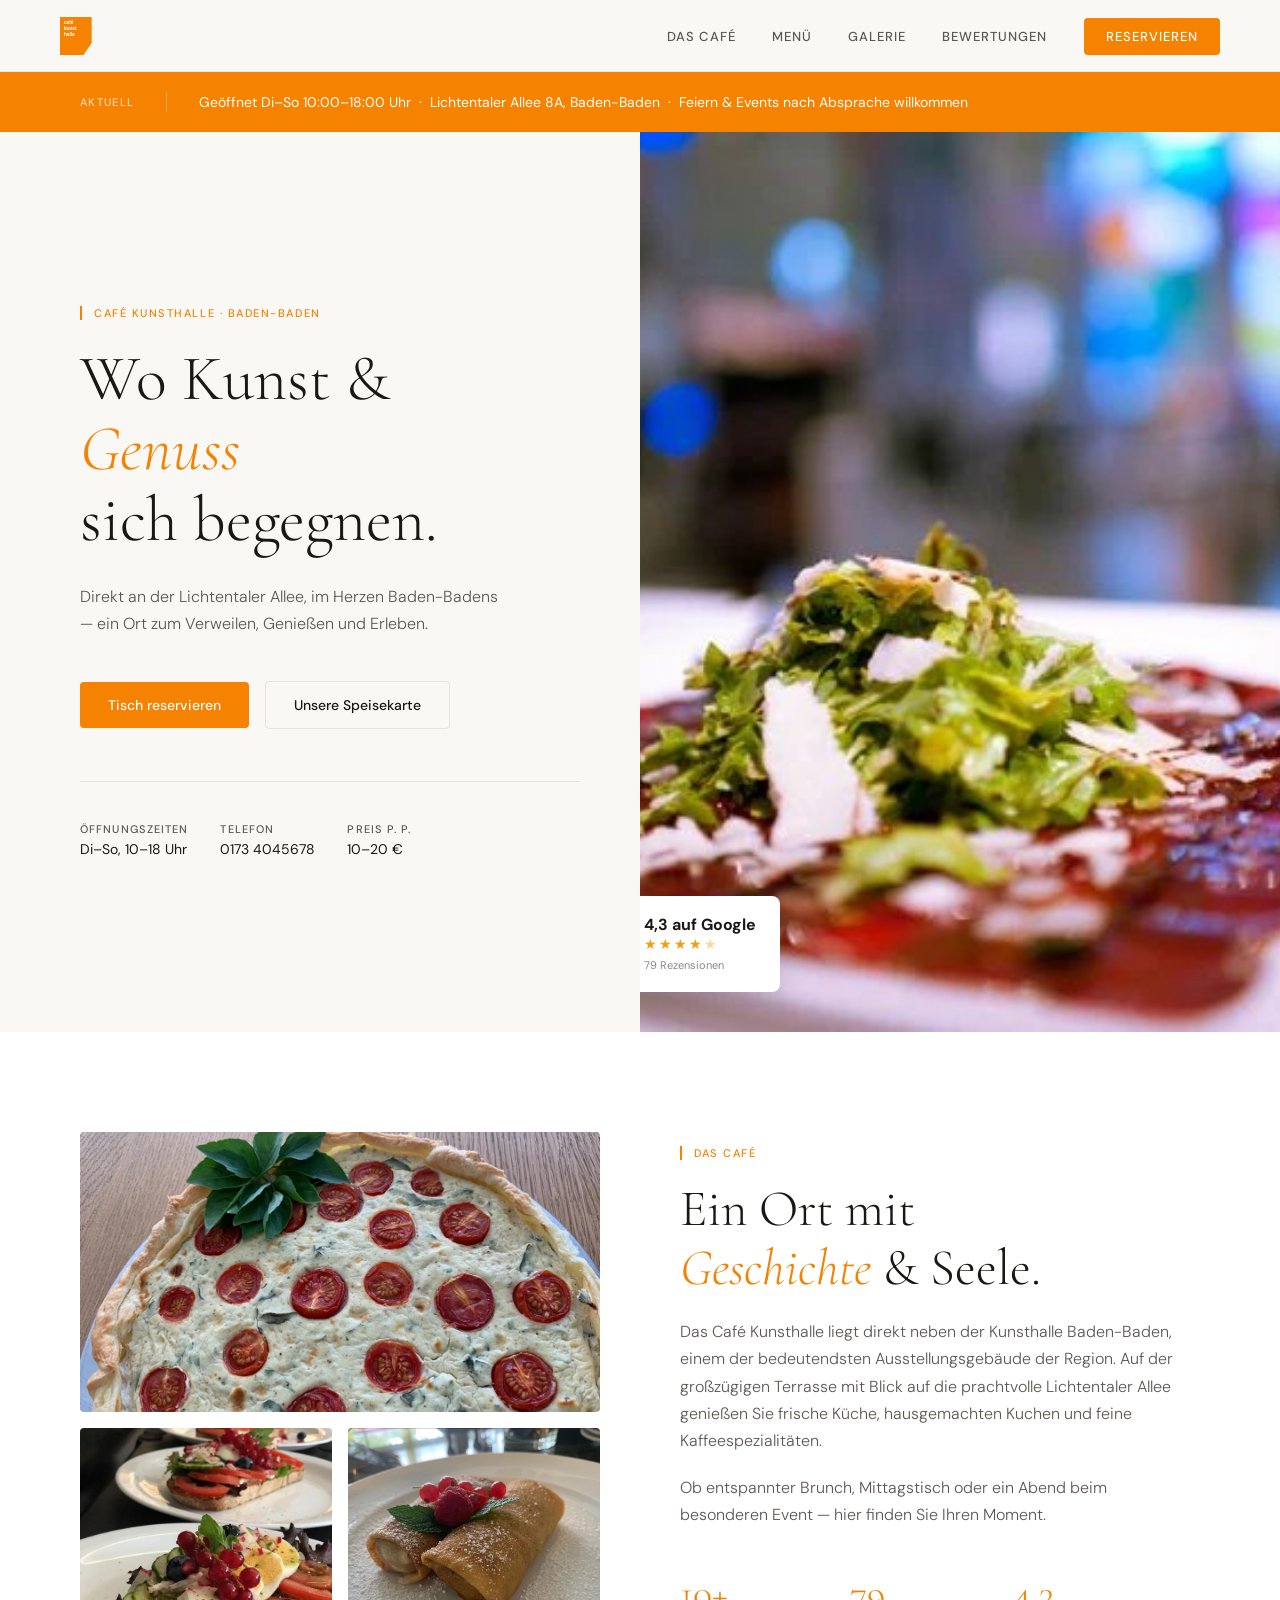
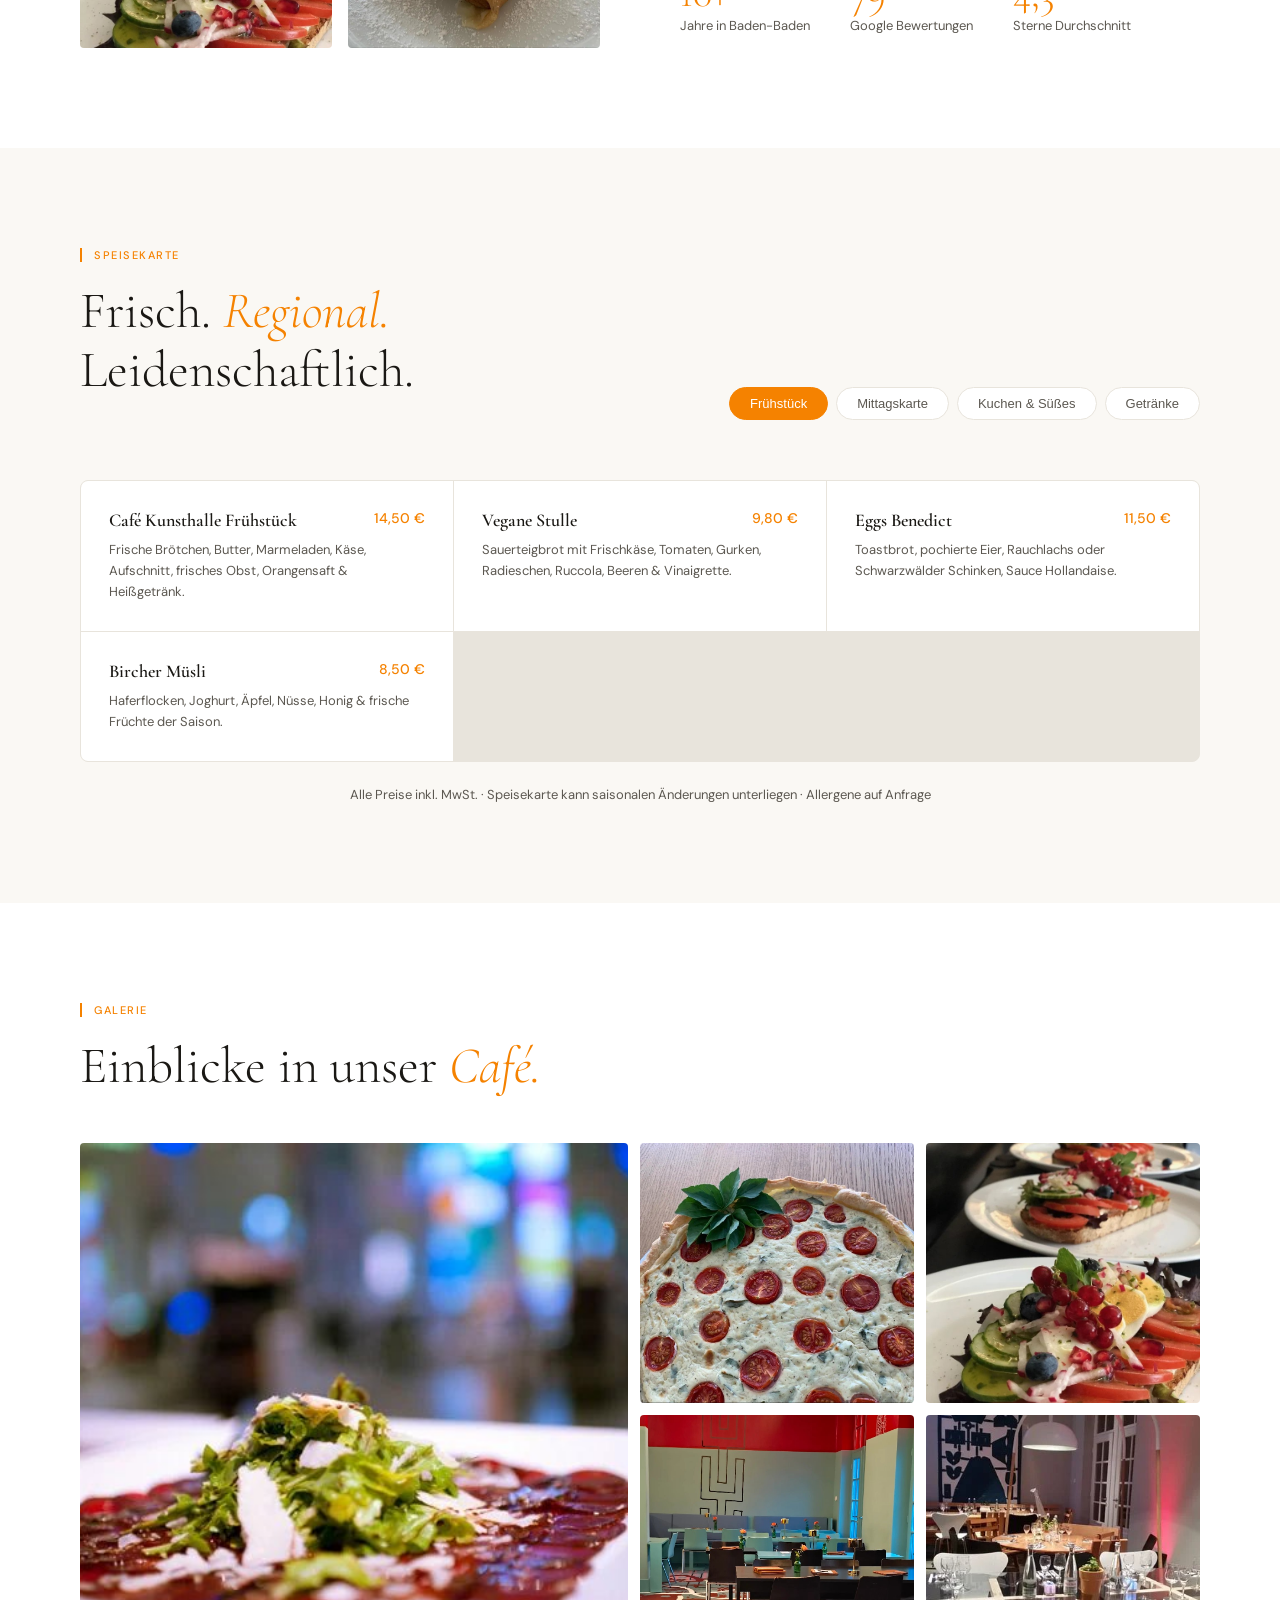
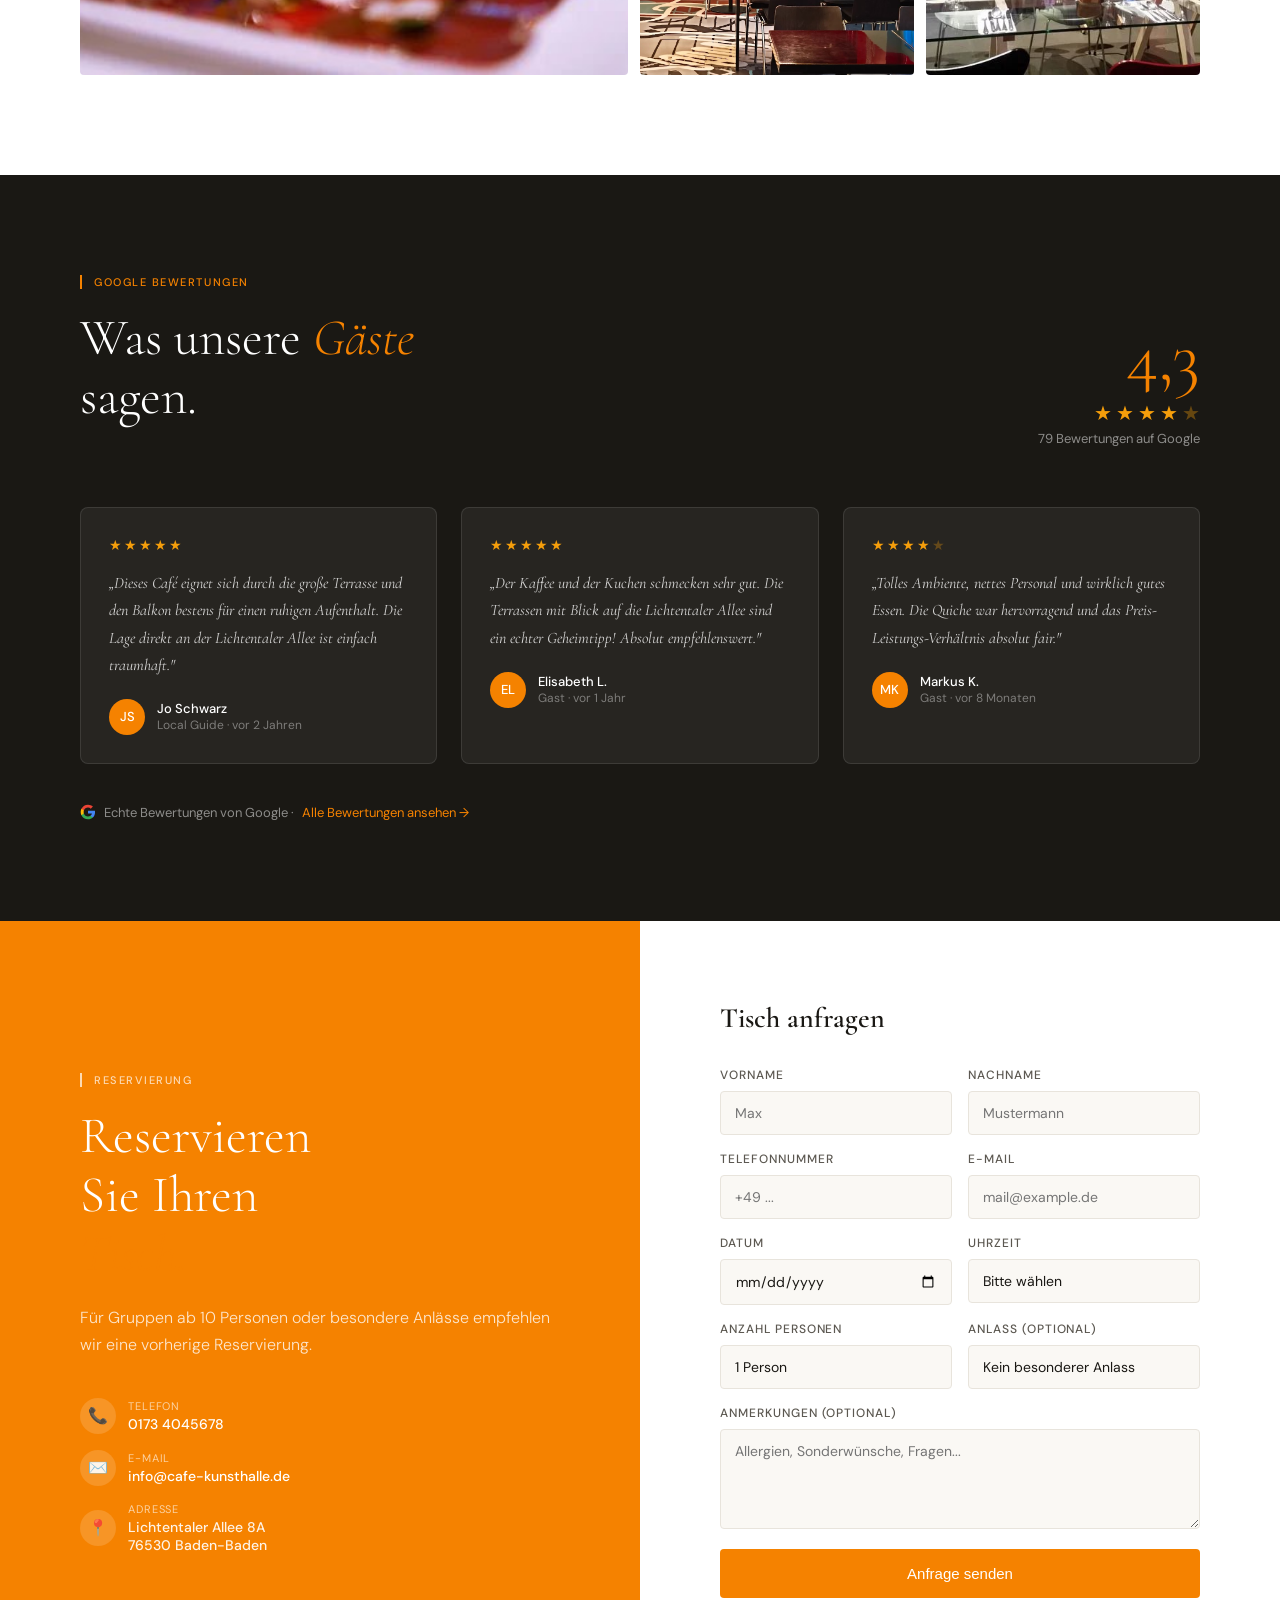
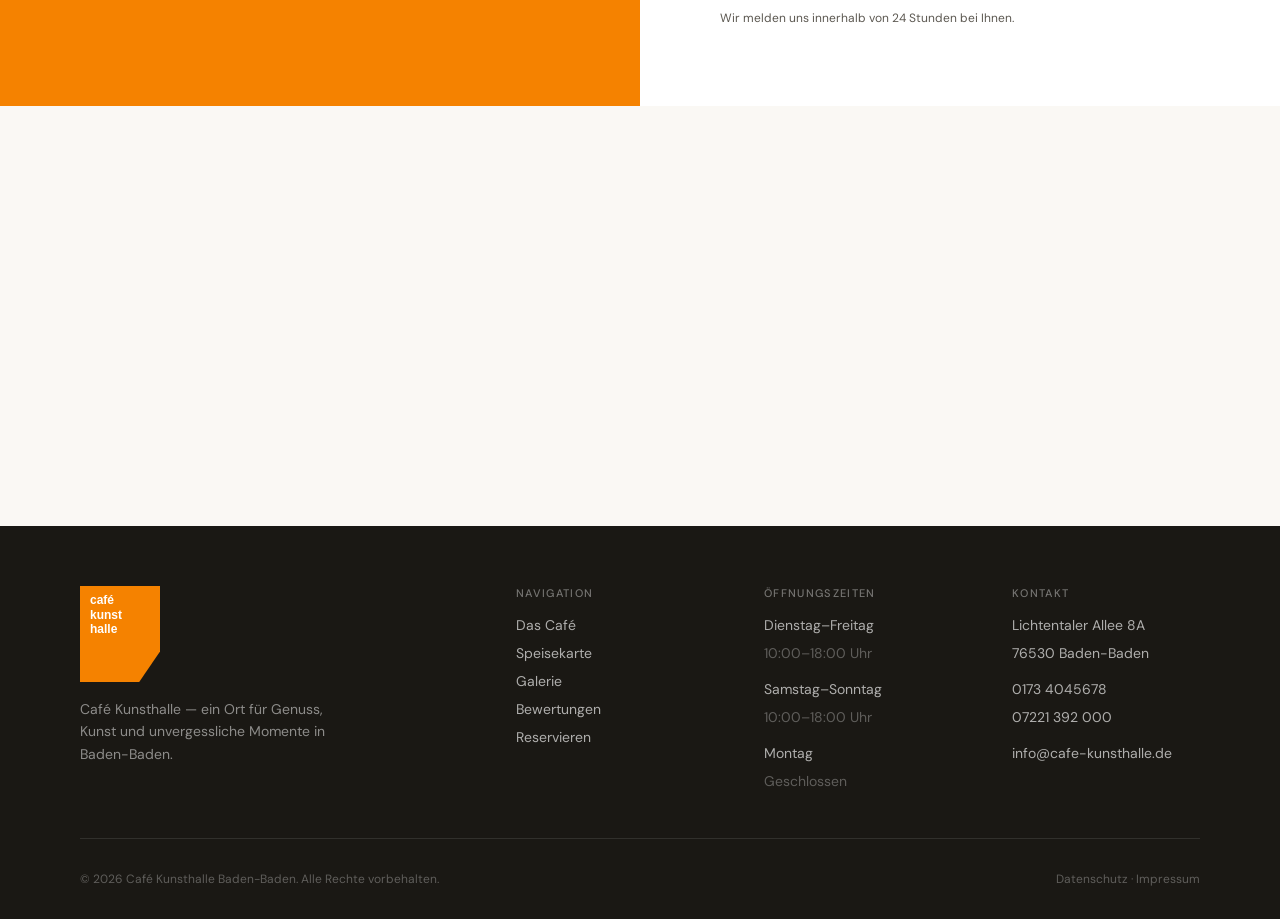
==== index.html @ a56346f6 "Rename index (15).html to index.html" ====
<!DOCTYPE html>
<html lang="de">
<head>
<meta charset="UTF-8">
<meta name="viewport" content="width=device-width, initial-scale=1.0">
<title>Café Kunsthalle Baden-Baden</title>
<link rel="preconnect" href="https://fonts.googleapis.com">
<link href="https://fonts.googleapis.com/css2?family=Cormorant+Garamond:ital,wght@0,300;0,400;0,600;1,300;1,400&family=DM+Sans:wght@300;400;500&display=swap" rel="stylesheet">
<style>
  :root {
    --orange: #F58200;
    --orange-light: #FFF3E0;
    --cream: #FAF8F4;
    --dark: #1A1814;
    --mid: #5C5851;
    --light: #E8E4DC;
    --white: #FFFFFF;
  }

  * { margin: 0; padding: 0; box-sizing: border-box; }

  html { scroll-behavior: smooth; }

  body {
    font-family: 'DM Sans', sans-serif;
    background: var(--cream);
    color: var(--dark);
    overflow-x: hidden;
  }

  /* NAV */
  nav {
    position: fixed;
    top: 0; left: 0; right: 0;
    z-index: 100;
    display: flex;
    align-items: center;
    justify-content: space-between;
    padding: 0 60px;
    height: 72px;
    background: rgba(250,248,244,0.92);
    backdrop-filter: blur(12px);
    border-bottom: 1px solid rgba(0,0,0,0.06);
    transition: all 0.3s;
  }

  .nav-logo {
    display: flex;
    align-items: center;
    gap: 10px;
    text-decoration: none;
  }

  .nav-logo svg {
    height: 38px;
    width: auto;
  }

  .nav-links {
    display: flex;
    gap: 36px;
    list-style: none;
  }

  .nav-links a {
    text-decoration: none;
    font-size: 13px;
    font-weight: 500;
    letter-spacing: 0.08em;
    text-transform: uppercase;
    color: var(--mid);
    transition: color 0.2s;
  }

  .nav-links a:hover { color: var(--orange); }

  .nav-cta {
    background: var(--orange);
    color: white !important;
    padding: 10px 22px;
    border-radius: 4px;
    font-size: 13px !important;
    font-weight: 500 !important;
    transition: background 0.2s !important;
  }

  .nav-cta:hover { background: #d97000 !important; color: white !important; }

  /* HERO */
  .hero {
    min-height: 100vh;
    display: grid;
    grid-template-columns: 1fr 1fr;
    padding-top: 72px;
  }

  .hero-left {
    display: flex;
    flex-direction: column;
    justify-content: center;
    padding: 80px 60px 80px 80px;
    background: var(--cream);
  }

  .hero-tag {
    display: inline-block;
    font-size: 11px;
    font-weight: 500;
    letter-spacing: 0.14em;
    text-transform: uppercase;
    color: var(--orange);
    margin-bottom: 24px;
    border-left: 2px solid var(--orange);
    padding-left: 12px;
  }

  .hero-title {
    font-family: 'Cormorant Garamond', serif;
    font-size: clamp(48px, 5vw, 72px);
    font-weight: 300;
    line-height: 1.1;
    color: var(--dark);
    margin-bottom: 28px;
  }

  .hero-title em {
    font-style: italic;
    color: var(--orange);
  }

  .hero-subtitle {
    font-size: 16px;
    font-weight: 300;
    color: var(--mid);
    line-height: 1.7;
    max-width: 420px;
    margin-bottom: 44px;
  }

  .hero-actions {
    display: flex;
    gap: 16px;
    align-items: center;
  }

  .btn-primary {
    background: var(--orange);
    color: white;
    padding: 14px 28px;
    border-radius: 4px;
    font-size: 14px;
    font-weight: 500;
    text-decoration: none;
    transition: background 0.2s;
    border: none;
    cursor: pointer;
    display: inline-block;
  }

  .btn-primary:hover { background: #d97000; }

  .btn-outline {
    background: transparent;
    color: var(--dark);
    padding: 14px 28px;
    border-radius: 4px;
    font-size: 14px;
    font-weight: 500;
    text-decoration: none;
    border: 1px solid var(--light);
    transition: all 0.2s;
    display: inline-block;
  }

  .btn-outline:hover { border-color: var(--dark); }

  .hero-info {
    display: flex;
    gap: 32px;
    margin-top: 52px;
    padding-top: 40px;
    border-top: 1px solid var(--light);
  }

  .hero-info-item {
    display: flex;
    flex-direction: column;
    gap: 4px;
  }

  .hero-info-label {
    font-size: 11px;
    font-weight: 500;
    letter-spacing: 0.1em;
    text-transform: uppercase;
    color: var(--mid);
  }

  .hero-info-value {
    font-size: 14px;
    font-weight: 400;
    color: var(--dark);
  }

  .hero-right {
    position: relative;
    overflow: hidden;
  }

  .hero-right img {
    width: 100%;
    height: 100%;
    object-fit: cover;
    display: block;
  }

  .hero-badge {
    position: absolute;
    bottom: 40px;
    left: -20px;
    background: white;
    padding: 18px 24px;
    border-radius: 8px;
    box-shadow: 0 8px 32px rgba(0,0,0,0.12);
    display: flex;
    align-items: center;
    gap: 12px;
    animation: slideIn 0.8s 0.4s both;
  }

  @keyframes slideIn {
    from { transform: translateX(-40px); opacity: 0; }
    to { transform: translateX(0); opacity: 1; }
  }

  .hero-badge-stars {
    display: flex;
    gap: 2px;
  }

  .star { color: #F59E0B; font-size: 14px; }

  .hero-badge-text {
    font-size: 12px;
    color: var(--mid);
    font-weight: 400;
  }

  .hero-badge-text strong {
    display: block;
    font-size: 15px;
    font-weight: 500;
    color: var(--dark);
  }

  /* SECTION BASE */
  section {
    padding: 100px 80px;
  }

  .section-tag {
    font-size: 11px;
    font-weight: 500;
    letter-spacing: 0.14em;
    text-transform: uppercase;
    color: var(--orange);
    border-left: 2px solid var(--orange);
    padding-left: 12px;
    margin-bottom: 20px;
    display: block;
  }

  .section-title {
    font-family: 'Cormorant Garamond', serif;
    font-size: clamp(36px, 4vw, 52px);
    font-weight: 300;
    line-height: 1.15;
    margin-bottom: 20px;
  }

  .section-title em {
    font-style: italic;
    color: var(--orange);
  }

  .section-subtitle {
    font-size: 16px;
    font-weight: 300;
    color: var(--mid);
    line-height: 1.7;
    max-width: 500px;
  }

  /* ABOUT */
  .about {
    background: white;
    display: grid;
    grid-template-columns: 1fr 1fr;
    gap: 80px;
    align-items: center;
  }

  .about-images {
    display: grid;
    grid-template-columns: 1fr 1fr;
    gap: 16px;
  }

  .about-images img {
    width: 100%;
    height: 220px;
    object-fit: cover;
    border-radius: 4px;
    display: block;
  }

  .about-images img:first-child {
    grid-column: 1 / -1;
    height: 280px;
  }

  /* MENU SECTION */
  .menu-section {
    background: var(--cream);
  }

  .menu-header {
    display: flex;
    justify-content: space-between;
    align-items: flex-end;
    margin-bottom: 60px;
    flex-wrap: wrap;
    gap: 24px;
  }

  .menu-categories {
    display: flex;
    gap: 8px;
    flex-wrap: wrap;
  }

  .menu-cat-btn {
    padding: 8px 20px;
    border-radius: 100px;
    font-size: 13px;
    font-weight: 500;
    cursor: pointer;
    border: 1px solid var(--light);
    background: white;
    color: var(--mid);
    transition: all 0.2s;
  }

  .menu-cat-btn.active,
  .menu-cat-btn:hover {
    background: var(--orange);
    border-color: var(--orange);
    color: white;
  }

  .menu-grid {
    display: grid;
    grid-template-columns: repeat(auto-fill, minmax(300px, 1fr));
    gap: 1px;
    background: var(--light);
    border: 1px solid var(--light);
    border-radius: 8px;
    overflow: hidden;
  }

  .menu-item {
    background: white;
    padding: 28px;
    transition: background 0.2s;
  }

  .menu-item:hover { background: var(--cream); }

  .menu-item-header {
    display: flex;
    justify-content: space-between;
    align-items: flex-start;
    margin-bottom: 8px;
    gap: 16px;
  }

  .menu-item-name {
    font-family: 'Cormorant Garamond', serif;
    font-size: 18px;
    font-weight: 600;
    color: var(--dark);
    line-height: 1.3;
  }

  .menu-item-price {
    font-size: 14px;
    font-weight: 500;
    color: var(--orange);
    white-space: nowrap;
  }

  .menu-item-desc {
    font-size: 13px;
    color: var(--mid);
    line-height: 1.6;
  }

  .menu-category-section {
    display: none;
  }

  .menu-category-section.active {
    display: contents;
  }

  /* GALLERY */
  .gallery-section {
    background: white;
    padding: 100px 80px;
  }

  .gallery-grid {
    display: grid;
    grid-template-columns: 2fr 1fr 1fr;
    grid-template-rows: 260px 260px;
    gap: 12px;
    margin-top: 48px;
  }

  .gallery-item {
    overflow: hidden;
    border-radius: 4px;
  }

  .gallery-item img {
    width: 100%;
    height: 100%;
    object-fit: cover;
    display: block;
    transition: transform 0.5s ease;
  }

  .gallery-item:hover img { transform: scale(1.04); }

  .gallery-item.tall { grid-row: 1 / 3; }

  /* REVIEWS */
  .reviews-section {
    background: var(--dark);
    color: white;
    padding: 100px 80px;
  }

  .reviews-header {
    display: flex;
    justify-content: space-between;
    align-items: flex-end;
    margin-bottom: 60px;
    flex-wrap: wrap;
    gap: 24px;
  }

  .reviews-header .section-tag { color: var(--orange); }

  .reviews-header .section-title { color: white; }

  .reviews-summary {
    text-align: right;
  }

  .reviews-score {
    font-family: 'Cormorant Garamond', serif;
    font-size: 72px;
    font-weight: 300;
    color: var(--orange);
    line-height: 1;
  }

  .reviews-count {
    font-size: 13px;
    color: rgba(255,255,255,0.5);
    margin-top: 4px;
  }

  .reviews-stars-big {
    display: flex;
    gap: 4px;
    justify-content: flex-end;
    margin-top: 8px;
  }

  .reviews-grid {
    display: grid;
    grid-template-columns: repeat(3, 1fr);
    gap: 24px;
  }

  .review-card {
    background: rgba(255,255,255,0.06);
    border: 1px solid rgba(255,255,255,0.1);
    border-radius: 8px;
    padding: 28px;
  }

  .review-stars {
    display: flex;
    gap: 2px;
    margin-bottom: 16px;
  }

  .review-text {
    font-size: 14px;
    line-height: 1.7;
    color: rgba(255,255,255,0.8);
    font-style: italic;
    margin-bottom: 20px;
    font-family: 'Cormorant Garamond', serif;
    font-size: 16px;
  }

  .review-author {
    display: flex;
    align-items: center;
    gap: 12px;
  }

  .review-avatar {
    width: 36px;
    height: 36px;
    border-radius: 50%;
    background: var(--orange);
    display: flex;
    align-items: center;
    justify-content: center;
    font-size: 13px;
    font-weight: 500;
    color: white;
    flex-shrink: 0;
  }

  .review-name {
    font-size: 13px;
    font-weight: 500;
    color: white;
  }

  .review-date {
    font-size: 12px;
    color: rgba(255,255,255,0.4);
  }

  .reviews-google-badge {
    display: flex;
    align-items: center;
    gap: 8px;
    margin-top: 40px;
    font-size: 13px;
    color: rgba(255,255,255,0.5);
  }

  /* RESERVATION */
  .reservation-section {
    background: var(--cream);
    display: grid;
    grid-template-columns: 1fr 1fr;
    gap: 0;
    padding: 0;
    min-height: 600px;
  }

  .reservation-left {
    background: var(--orange);
    padding: 80px;
    display: flex;
    flex-direction: column;
    justify-content: center;
    color: white;
  }

  .reservation-left .section-tag {
    color: rgba(255,255,255,0.7);
    border-color: rgba(255,255,255,0.7);
  }

  .reservation-left .section-title {
    color: white;
  }

  .reservation-left .section-subtitle {
    color: rgba(255,255,255,0.8);
    max-width: 100%;
  }

  .reservation-contact {
    margin-top: 40px;
    display: flex;
    flex-direction: column;
    gap: 16px;
  }

  .reservation-contact-item {
    display: flex;
    align-items: center;
    gap: 12px;
    font-size: 14px;
    color: rgba(255,255,255,0.9);
  }

  .reservation-contact-icon {
    width: 36px;
    height: 36px;
    background: rgba(255,255,255,0.15);
    border-radius: 50%;
    display: flex;
    align-items: center;
    justify-content: center;
    font-size: 16px;
    flex-shrink: 0;
  }

  .reservation-right {
    padding: 80px;
    background: white;
    display: flex;
    flex-direction: column;
    justify-content: center;
  }

  .form-title {
    font-family: 'Cormorant Garamond', serif;
    font-size: 28px;
    font-weight: 600;
    margin-bottom: 32px;
    color: var(--dark);
  }

  .form-grid {
    display: grid;
    grid-template-columns: 1fr 1fr;
    gap: 16px;
  }

  .form-group {
    display: flex;
    flex-direction: column;
    gap: 8px;
  }

  .form-group.full { grid-column: 1 / -1; }

  label {
    font-size: 12px;
    font-weight: 500;
    letter-spacing: 0.08em;
    text-transform: uppercase;
    color: var(--mid);
  }

  input, select, textarea {
    padding: 12px 14px;
    border: 1px solid var(--light);
    border-radius: 4px;
    font-family: 'DM Sans', sans-serif;
    font-size: 14px;
    color: var(--dark);
    background: var(--cream);
    transition: border-color 0.2s;
    outline: none;
    width: 100%;
    -webkit-appearance: none;
  }

  input:focus, select:focus, textarea:focus {
    border-color: var(--orange);
  }

  textarea { resize: vertical; min-height: 100px; }

  .form-submit {
    margin-top: 20px;
  }

  .form-note {
    font-size: 12px;
    color: var(--mid);
    margin-top: 12px;
  }

  /* MAP */
  .map-section {
    padding: 0;
    height: 420px;
    position: relative;
  }

  .map-section iframe {
    width: 100%;
    height: 100%;
    border: 0;
    display: block;
  }

  /* FOOTER */
  footer {
    background: var(--dark);
    color: white;
    padding: 60px 80px 32px;
  }

  .footer-grid {
    display: grid;
    grid-template-columns: 2fr 1fr 1fr 1fr;
    gap: 60px;
    padding-bottom: 48px;
    border-bottom: 1px solid rgba(255,255,255,0.1);
    margin-bottom: 32px;
  }

  .footer-logo-area {
    display: flex;
    flex-direction: column;
    gap: 16px;
  }

  .footer-tagline {
    font-size: 14px;
    color: rgba(255,255,255,0.5);
    line-height: 1.6;
    max-width: 280px;
  }

  .footer-col-title {
    font-size: 11px;
    font-weight: 500;
    letter-spacing: 0.12em;
    text-transform: uppercase;
    color: rgba(255,255,255,0.4);
    margin-bottom: 16px;
  }

  .footer-links {
    list-style: none;
    display: flex;
    flex-direction: column;
    gap: 10px;
  }

  .footer-links a {
    font-size: 14px;
    color: rgba(255,255,255,0.65);
    text-decoration: none;
    transition: color 0.2s;
  }

  .footer-links a:hover { color: var(--orange); }

  .footer-links li {
    font-size: 14px;
    color: rgba(255,255,255,0.65);
  }

  .footer-bottom {
    display: flex;
    justify-content: space-between;
    align-items: center;
    font-size: 12px;
    color: rgba(255,255,255,0.3);
  }

  /* EVENTS strip */
  .strip {
    background: var(--orange);
    padding: 20px 80px;
    display: flex;
    align-items: center;
    gap: 32px;
    overflow: hidden;
  }

  .strip-label {
    font-size: 11px;
    font-weight: 500;
    letter-spacing: 0.12em;
    text-transform: uppercase;
    color: rgba(255,255,255,0.7);
    white-space: nowrap;
    flex-shrink: 0;
  }

  .strip-divider {
    width: 1px;
    height: 20px;
    background: rgba(255,255,255,0.3);
    flex-shrink: 0;
  }

  .strip-text {
    font-size: 14px;
    color: white;
    font-weight: 400;
  }

  /* SCROLL FADE IN */
  .fade-up {
    opacity: 0;
    transform: translateY(32px);
    transition: opacity 0.7s ease, transform 0.7s ease;
  }

  .fade-up.visible {
    opacity: 1;
    transform: translateY(0);
  }

  /* MOBILE MENU */
  .mobile-menu-btn {
    display: none;
    background: none;
    border: none;
    cursor: pointer;
    flex-direction: column;
    gap: 5px;
    padding: 4px;
  }

  .mobile-menu-btn span {
    display: block;
    width: 24px;
    height: 2px;
    background: var(--dark);
    border-radius: 2px;
    transition: all 0.3s;
  }

  /* SUCCESS message */
  .form-success {
    display: none;
    padding: 16px;
    background: #e6f4ea;
    border-radius: 4px;
    font-size: 14px;
    color: #2d6a4f;
    margin-top: 16px;
  }

  @media (max-width: 1100px) {
    nav { padding: 0 32px; }
    section { padding: 80px 40px; }
    .about { padding: 80px 40px; }
    .gallery-section { padding: 80px 40px; }
    .reviews-section { padding: 80px 40px; }
    .footer { padding: 60px 40px 32px; }
  }

  @media (max-width: 900px) {
    .hero { grid-template-columns: 1fr; min-height: auto; }
    .hero-right { height: 420px; }
    .hero-left { padding: 60px 32px; }
    .about { grid-template-columns: 1fr; }
    .reviews-grid { grid-template-columns: 1fr; }
    .reservation-section { grid-template-columns: 1fr; }
    .gallery-grid { grid-template-columns: 1fr 1fr; grid-template-rows: auto; }
    .gallery-item.tall { grid-row: auto; }
    .footer-grid { grid-template-columns: 1fr 1fr; gap: 32px; }
    .form-grid { grid-template-columns: 1fr; }
    .nav-links { display: none; }
    .mobile-menu-btn { display: flex; }
    .strip { padding: 16px 32px; }
  }

  @media (max-width: 600px) {
    section { padding: 60px 24px; }
    .reservation-left, .reservation-right { padding: 48px 24px; }
    .footer-grid { grid-template-columns: 1fr; }
    .strip { padding: 12px 24px; }
    nav { padding: 0 24px; }
  }
</style>
</head>
<body>

<!-- NAV -->
<nav id="navbar">
  <a href="#" class="nav-logo">
    <svg xmlns="http://www.w3.org/2000/svg" width="1000" height="1200" viewBox="0 0 1000 1200">
      <polygon points="0,0 1000,0 1000,820 740,1200 0,1200" fill="rgb(245,130,0)"/>
      <text x="125" y="230" font-family="Arial, Helvetica, sans-serif" font-size="150" font-weight="700" fill="white">café</text>
      <text x="125" y="410" font-family="Arial, Helvetica, sans-serif" font-size="150" font-weight="700" fill="white">kunst</text>
      <text x="125" y="590" font-family="Arial, Helvetica, sans-serif" font-size="150" font-weight="700" fill="white">halle</text>
    </svg>
  </a>
  <ul class="nav-links">
    <li><a href="#about">Das Café</a></li>
    <li><a href="#menu">Menü</a></li>
    <li><a href="#gallery">Galerie</a></li>
    <li><a href="#reviews">Bewertungen</a></li>
    <li><a href="#reservation" class="nav-cta">Reservieren</a></li>
  </ul>
  <button class="mobile-menu-btn" aria-label="Menü öffnen" onclick="toggleMobileMenu()">
    <span></span><span></span><span></span>
  </button>
</nav>

<!-- STRIP -->
<div class="strip" style="margin-top:72px">
  <span class="strip-label">Aktuell</span>
  <span class="strip-divider"></span>
  <span class="strip-text">Geöffnet Di–So 10:00–18:00 Uhr &nbsp;·&nbsp; Lichtentaler Allee 8A, Baden-Baden &nbsp;·&nbsp; Feiern & Events nach Absprache willkommen</span>
</div>

<!-- HERO -->
<section class="hero" style="padding:0; margin-top:0;">
  <div class="hero-left">
    <span class="hero-tag">Café Kunsthalle · Baden-Baden</span>
    <h1 class="hero-title">Wo Kunst &<br><em>Genuss</em><br>sich begegnen.</h1>
    <p class="hero-subtitle">Direkt an der Lichtentaler Allee, im Herzen Baden-Badens — ein Ort zum Verweilen, Genießen und Erleben.</p>
    <div class="hero-actions">
      <a href="#reservation" class="btn-primary">Tisch reservieren</a>
      <a href="#menu" class="btn-outline">Unsere Speisekarte</a>
    </div>
    <div class="hero-info">
      <div class="hero-info-item">
        <span class="hero-info-label">Öffnungszeiten</span>
        <span class="hero-info-value">Di–So, 10–18 Uhr</span>
      </div>
      <div class="hero-info-item">
        <span class="hero-info-label">Telefon</span>
        <span class="hero-info-value">0173 4045678</span>
      </div>
      <div class="hero-info-item">
        <span class="hero-info-label">Preis p. P.</span>
        <span class="hero-info-value">10–20 €</span>
      </div>
    </div>
  </div>
  <div class="hero-right">
    <img src="[data-uri]" alt="Café Kunsthalle Terrasse" loading="eager">
    <div class="hero-badge">
      <div>
        <strong>4,3 auf Google</strong>
        <div class="hero-badge-stars">
          <span class="star">★</span><span class="star">★</span><span class="star">★</span><span class="star">★</span><span class="star" style="opacity:0.4">★</span>
        </div>
        <span style="font-size:11px;color:#888">79 Rezensionen</span>
      </div>
    </div>
  </div>
</section>

<!-- ABOUT -->
<section class="about fade-up" id="about">
  <div class="about-images">
    <img src="[data-uri]" alt="Café Kunsthalle innen" loading="lazy">
    <img src="[data-uri]" alt="Café Außenansicht" loading="lazy">
    <img src="[data-uri]" alt="Veranstaltungen" loading="lazy">
  </div>
  <div>
    <span class="section-tag">Das Café</span>
    <h2 class="section-title">Ein Ort mit<br><em>Geschichte</em> & Seele.</h2>
    <p class="section-subtitle">Das Café Kunsthalle liegt direkt neben der Kunsthalle Baden-Baden, einem der bedeutendsten Ausstellungsgebäude der Region. Auf der großzügigen Terrasse mit Blick auf die prachtvolle Lichtentaler Allee genießen Sie frische Küche, hausgemachten Kuchen und feine Kaffeespezialitäten.</p>
    <p class="section-subtitle" style="margin-top:20px">Ob entspannter Brunch, Mittagstisch oder ein Abend beim besonderen Event — hier finden Sie Ihren Moment.</p>
    <div style="margin-top:40px;display:flex;gap:40px">
      <div>
        <div style="font-family:'Cormorant Garamond',serif;font-size:40px;font-weight:300;color:var(--orange)">10+</div>
        <div style="font-size:13px;color:var(--mid)">Jahre in Baden-Baden</div>
      </div>
      <div>
        <div style="font-family:'Cormorant Garamond',serif;font-size:40px;font-weight:300;color:var(--orange)">79</div>
        <div style="font-size:13px;color:var(--mid)">Google Bewertungen</div>
      </div>
      <div>
        <div style="font-family:'Cormorant Garamond',serif;font-size:40px;font-weight:300;color:var(--orange)">4,3</div>
        <div style="font-size:13px;color:var(--mid)">Sterne Durchschnitt</div>
      </div>
    </div>
  </div>
</section>

<!-- MENU -->
<section class="menu-section fade-up" id="menu">
  <div class="menu-header">
    <div>
      <span class="section-tag">Speisekarte</span>
      <h2 class="section-title">Frisch. <em>Regional.</em><br>Leidenschaftlich.</h2>
    </div>
    <div class="menu-categories">
      <button class="menu-cat-btn active" onclick="showCategory('fruehstueck', this)">Frühstück</button>
      <button class="menu-cat-btn" onclick="showCategory('mittag', this)">Mittagskarte</button>
      <button class="menu-cat-btn" onclick="showCategory('kuchen', this)">Kuchen & Süßes</button>
      <button class="menu-cat-btn" onclick="showCategory('getraenke', this)">Getränke</button>
    </div>
  </div>

  <div class="menu-grid">
    <div class="menu-category-section active" id="cat-fruehstueck">
      <div class="menu-item">
        <div class="menu-item-header">
          <span class="menu-item-name">Café Kunsthalle Frühstück</span>
          <span class="menu-item-price">14,50 €</span>
        </div>
        <p class="menu-item-desc">Frische Brötchen, Butter, Marmeladen, Käse, Aufschnitt, frisches Obst, Orangensaft & Heißgetränk.</p>
      </div>
      <div class="menu-item">
        <div class="menu-item-header">
          <span class="menu-item-name">Vegane Stulle</span>
          <span class="menu-item-price">9,80 €</span>
        </div>
        <p class="menu-item-desc">Sauerteigbrot mit Frischkäse, Tomaten, Gurken, Radieschen, Ruccola, Beeren & Vinaigrette.</p>
      </div>
      <div class="menu-item">
        <div class="menu-item-header">
          <span class="menu-item-name">Eggs Benedict</span>
          <span class="menu-item-price">11,50 €</span>
        </div>
        <p class="menu-item-desc">Toastbrot, pochierte Eier, Rauchlachs oder Schwarzwälder Schinken, Sauce Hollandaise.</p>
      </div>
      <div class="menu-item">
        <div class="menu-item-header">
          <span class="menu-item-name">Bircher Müsli</span>
          <span class="menu-item-price">8,50 €</span>
        </div>
        <p class="menu-item-desc">Haferflocken, Joghurt, Äpfel, Nüsse, Honig & frische Früchte der Saison.</p>
      </div>
    </div>

    <div class="menu-category-section" id="cat-mittag">
      <div class="menu-item">
        <div class="menu-item-header">
          <span class="menu-item-name">Tagessuppe</span>
          <span class="menu-item-price">6,80 €</span>
        </div>
        <p class="menu-item-desc">Täglich frisch zubereitet — fragen Sie unsere Servicekraft nach der aktuellen Suppe des Tages.</p>
      </div>
      <div class="menu-item">
        <div class="menu-item-header">
          <span class="menu-item-name">Quiche Lorraine</span>
          <span class="menu-item-price">11,00 €</span>
        </div>
        <p class="menu-item-desc">Hausgemachte Quiche mit Tomaten, Ricotta & Basilikum. Serviert mit Beilagensalat.</p>
      </div>
      <div class="menu-item">
        <div class="menu-item-header">
          <span class="menu-item-name">Rindercarpaccio</span>
          <span class="menu-item-price">15,50 €</span>
        </div>
        <p class="menu-item-desc">Hauchdünn geschnittenes Rinderfilet, Ruccola, Parmesan, Kapern & Zitronen-Olivenöl-Dressing.</p>
      </div>
      <div class="menu-item">
        <div class="menu-item-header">
          <span class="menu-item-name">Tagesgericht</span>
          <span class="menu-item-price">ab 13,50 €</span>
        </div>
        <p class="menu-item-desc">Saisonales Mittagsgericht, täglich wechselnd. Fragen Sie Ihr Serviceteam nach der aktuellen Empfehlung.</p>
      </div>
    </div>

    <div class="menu-category-section" id="cat-kuchen">
      <div class="menu-item">
        <div class="menu-item-header">
          <span class="menu-item-name">Crêpes mit Früchten</span>
          <span class="menu-item-price">7,90 €</span>
        </div>
        <p class="menu-item-desc">Zwei zarte Crêpes, Puderzucker, frische Beeren & Minze. Auf Wunsch mit Schlagsahne.</p>
      </div>
      <div class="menu-item">
        <div class="menu-item-header">
          <span class="menu-item-name">Hausgemachter Kuchen</span>
          <span class="menu-item-price">ab 4,50 €</span>
        </div>
        <p class="menu-item-desc">Täglich wechselnde Auswahl frischer Torten und Kuchen. Fragen Sie nach unserer heutigen Auswahl.</p>
      </div>
      <div class="menu-item">
        <div class="menu-item-header">
          <span class="menu-item-name">Käsekuchen</span>
          <span class="menu-item-price">5,20 €</span>
        </div>
        <p class="menu-item-desc">Cremiger Quark-Käsekuchen auf knusprigem Mürbeteig, nach hausgemachtem Rezept.</p>
      </div>
      <div class="menu-item">
        <div class="menu-item-header">
          <span class="menu-item-name">Schokoladen-Brownies</span>
          <span class="menu-item-price">4,80 €</span>
        </div>
        <p class="menu-item-desc">Warmer Brownie, Vanilleeis & Karamellsauce. Unser beliebtestes Dessert.</p>
      </div>
    </div>

    <div class="menu-category-section" id="cat-getraenke">
      <div class="menu-item">
        <div class="menu-item-header">
          <span class="menu-item-name">Espresso / Doppio</span>
          <span class="menu-item-price">2,80 / 3,50 €</span>
        </div>
        <p class="menu-item-desc">Kräftiger Espresso aus unserer hauseigenen Röstung.</p>
      </div>
      <div class="menu-item">
        <div class="menu-item-header">
          <span class="menu-item-name">Cappuccino & Latte</span>
          <span class="menu-item-price">4,20 €</span>
        </div>
        <p class="menu-item-desc">Mit frisch aufgeschäumter Milch, auf Wunsch auch pflanzlich (Hafer, Soja, Mandel).</p>
      </div>
      <div class="menu-item">
        <div class="menu-item-header">
          <span class="menu-item-name">Tee & Kräutertee</span>
          <span class="menu-item-price">3,80 €</span>
        </div>
        <p class="menu-item-desc">Große Auswahl an Tees aus aller Welt — fragen Sie nach der aktuellen Teekarte.</p>
      </div>
      <div class="menu-item">
        <div class="menu-item-header">
          <span class="menu-item-name">Frische Säfte & Limonaden</span>
          <span class="menu-item-price">4,50 €</span>
        </div>
        <p class="menu-item-desc">Saisonal gepresste Säfte & hausgemachte Limonaden. Sommer-Spezial auf Anfrage.</p>
      </div>
    </div>
  </div>

  <p style="font-size:13px;color:var(--mid);margin-top:24px;text-align:center">
    Alle Preise inkl. MwSt. · Speisekarte kann saisonalen Änderungen unterliegen · Allergene auf Anfrage
  </p>
</section>

<!-- GALLERY -->
<section class="gallery-section fade-up" id="gallery">
  <span class="section-tag">Galerie</span>
  <h2 class="section-title" style="margin-bottom:0">Einblicke in unser <em>Café.</em></h2>
  <div class="gallery-grid">
    <div class="gallery-item tall">
      <img src="[data-uri]" alt="Terrasse Kunsthalle" loading="lazy">
    </div>
    <div class="gallery-item">
      <img src="[data-uri]" alt="Innenraum" loading="lazy">
    </div>
    <div class="gallery-item">
      <img src="[data-uri]" alt="Außen bei Nacht" loading="lazy">
    </div>
    <div class="gallery-item">
      <img src="[data-uri]" alt="Carpaccio" loading="lazy">
    </div>
    <div class="gallery-item">
      <img src="[data-uri]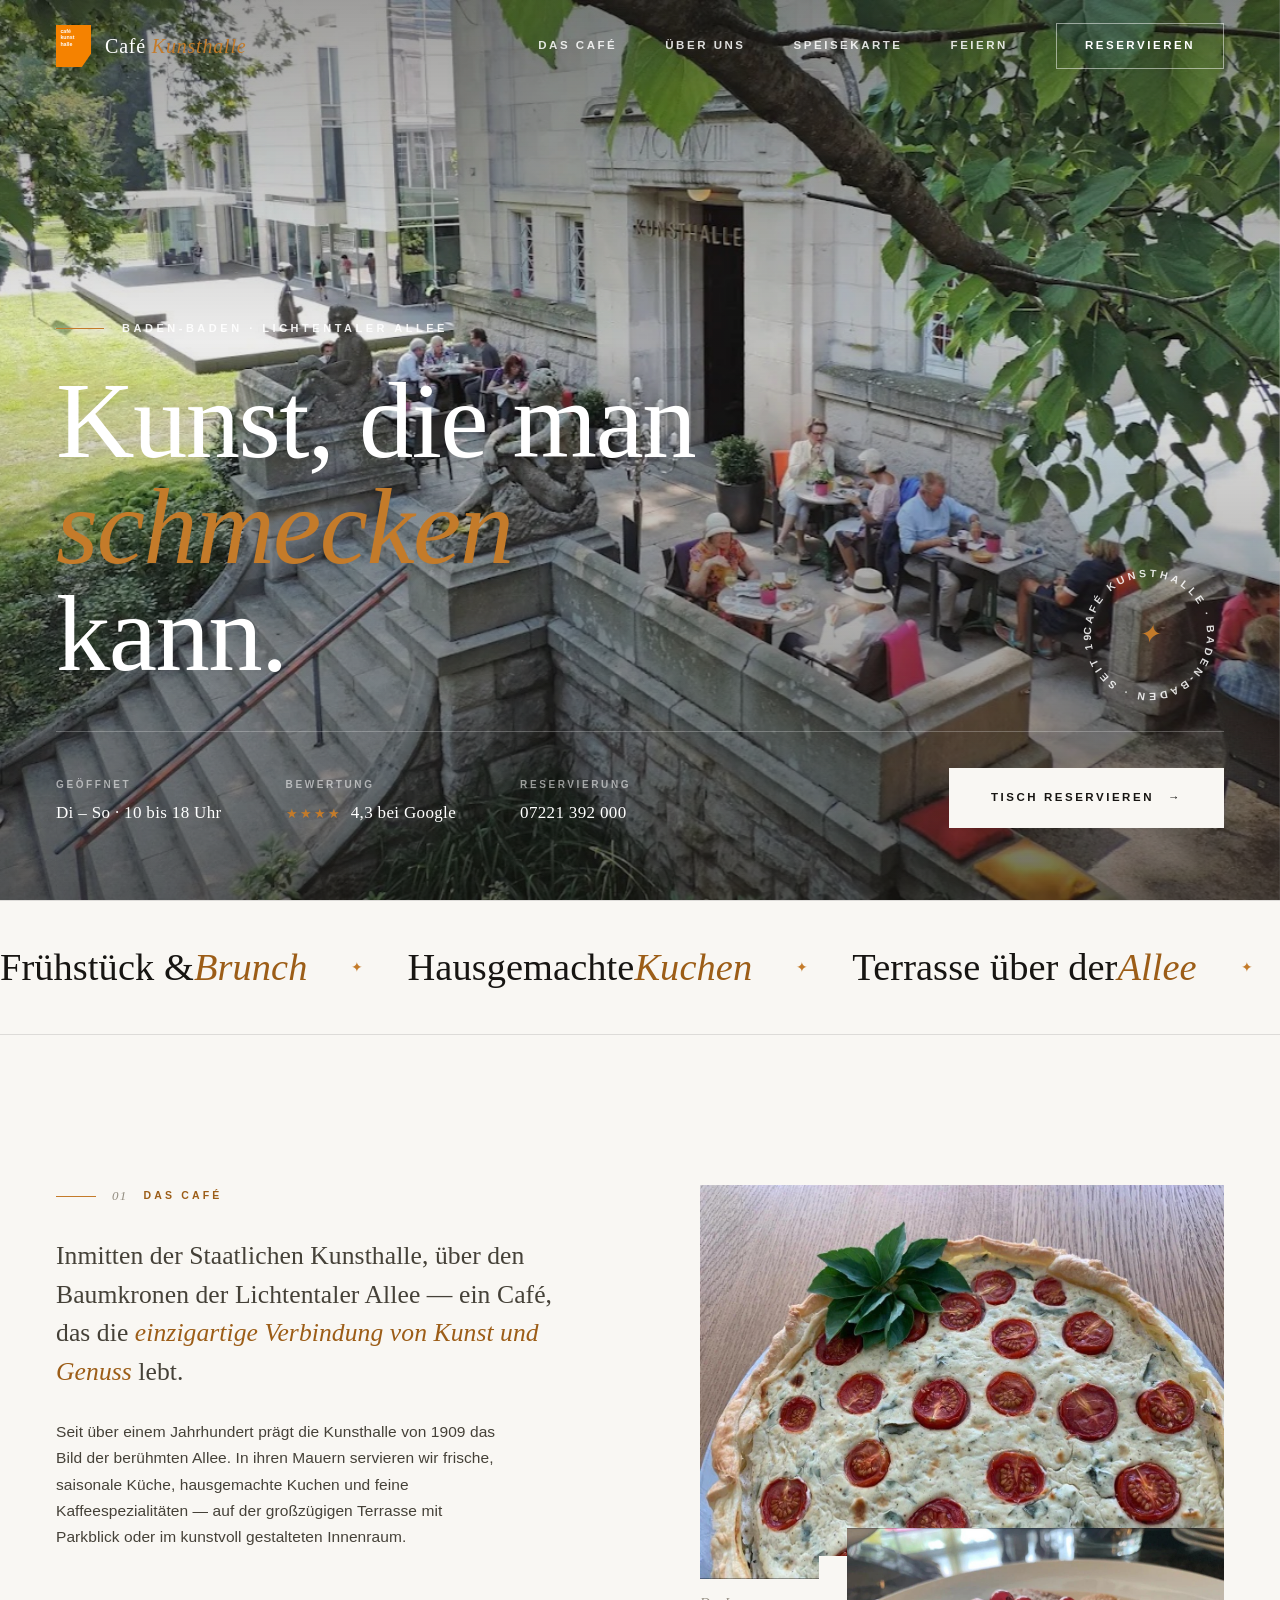
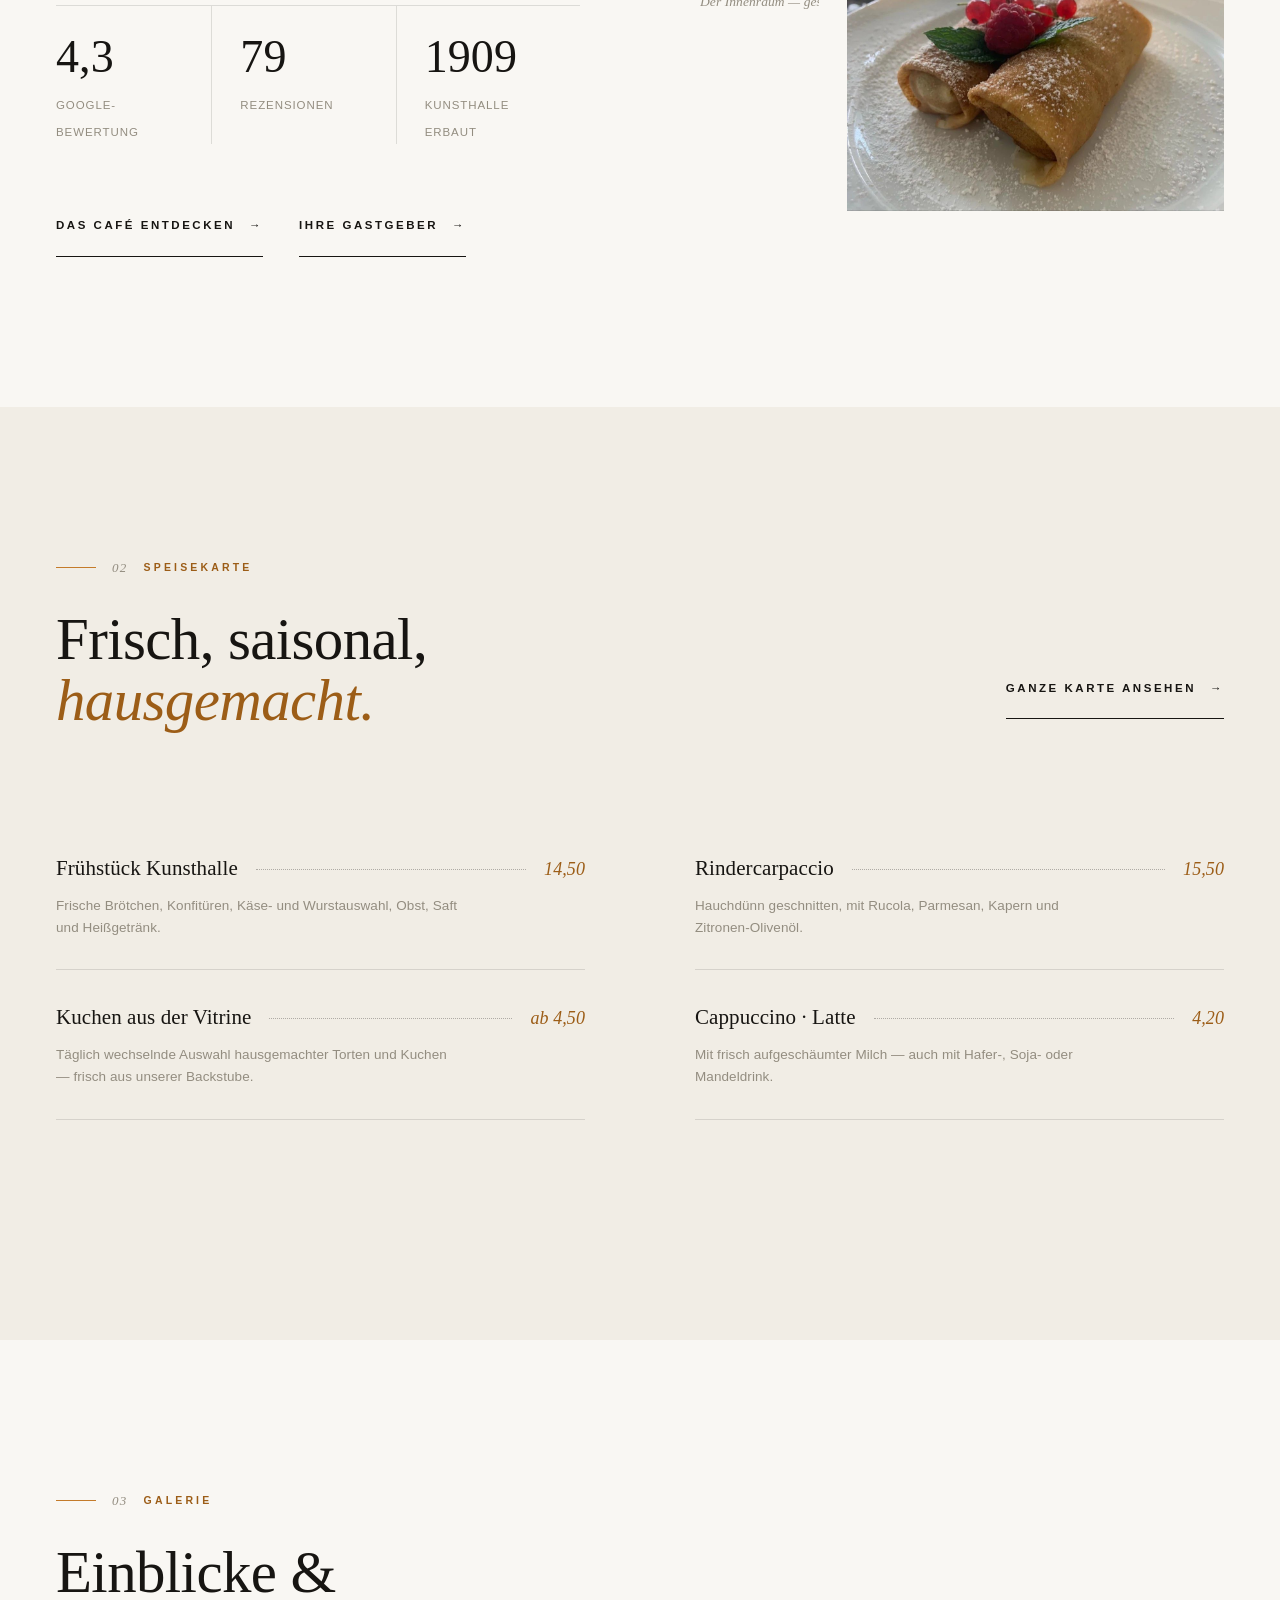
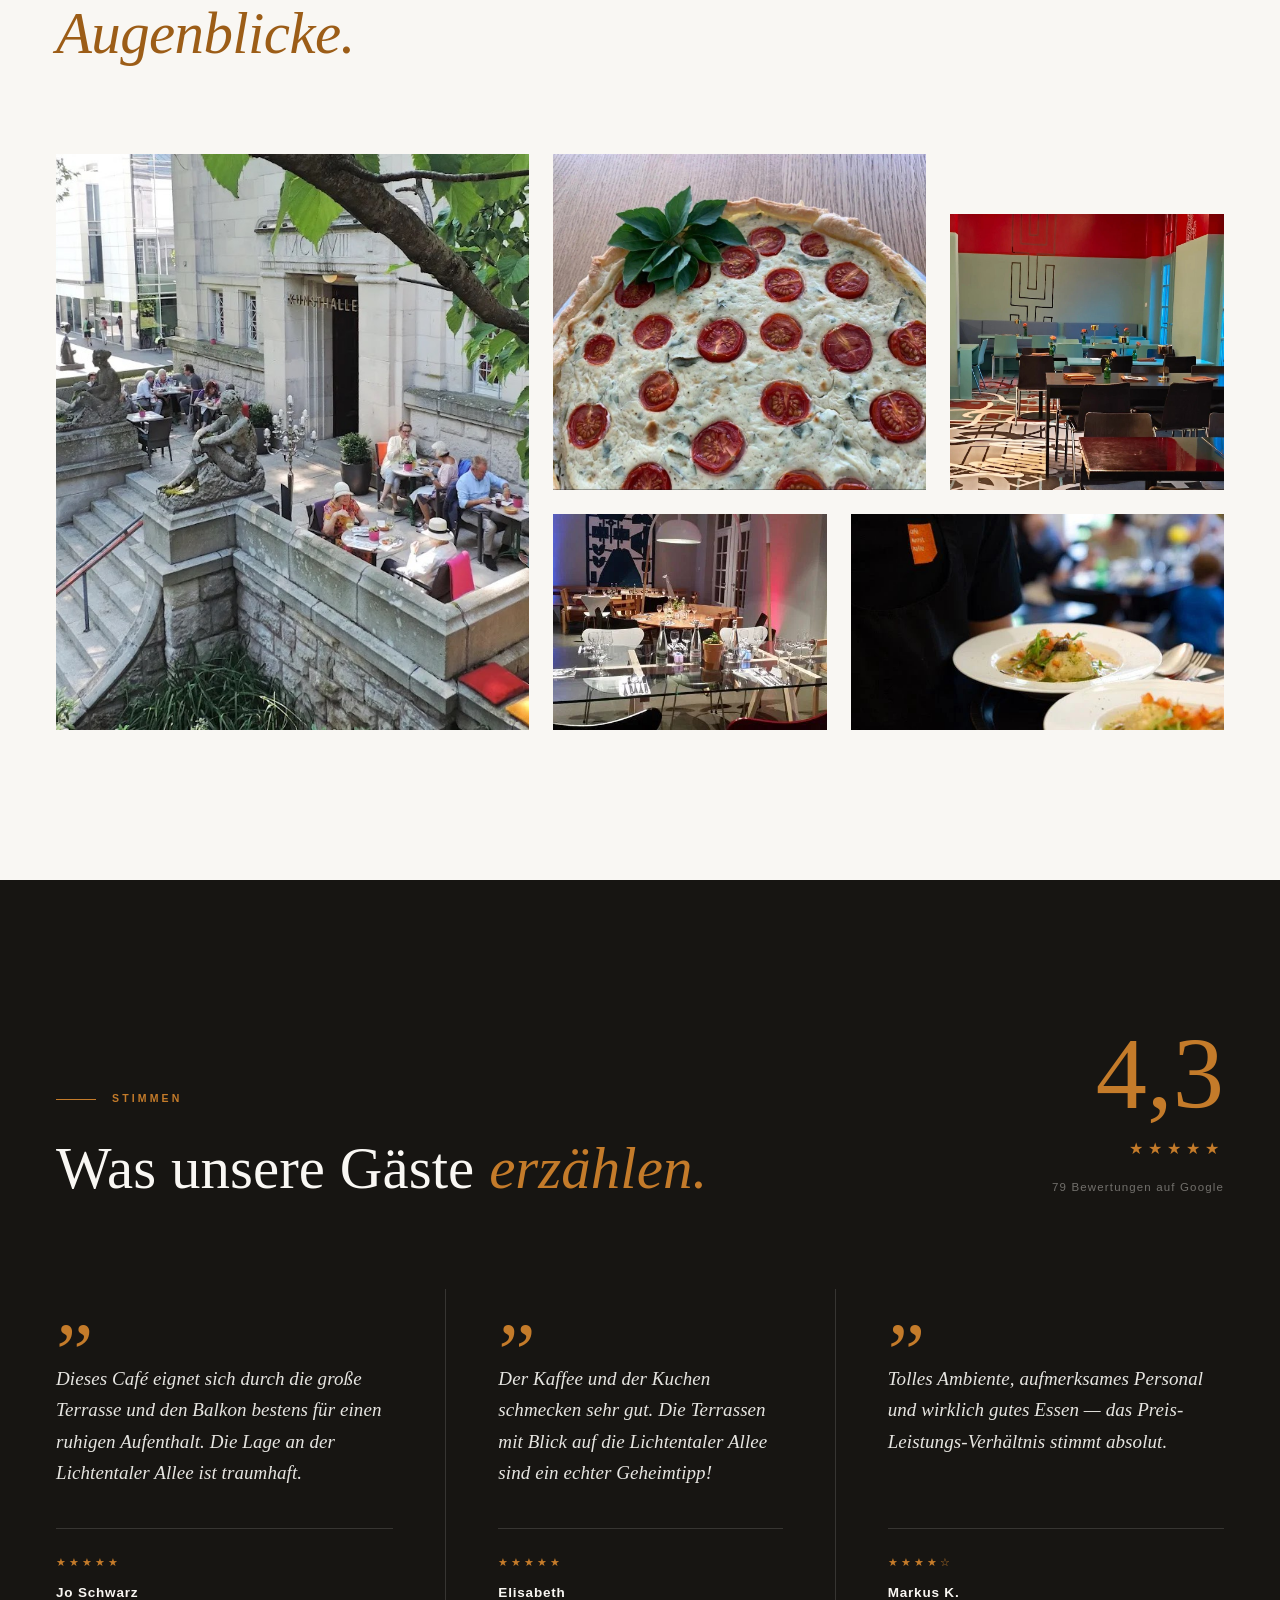
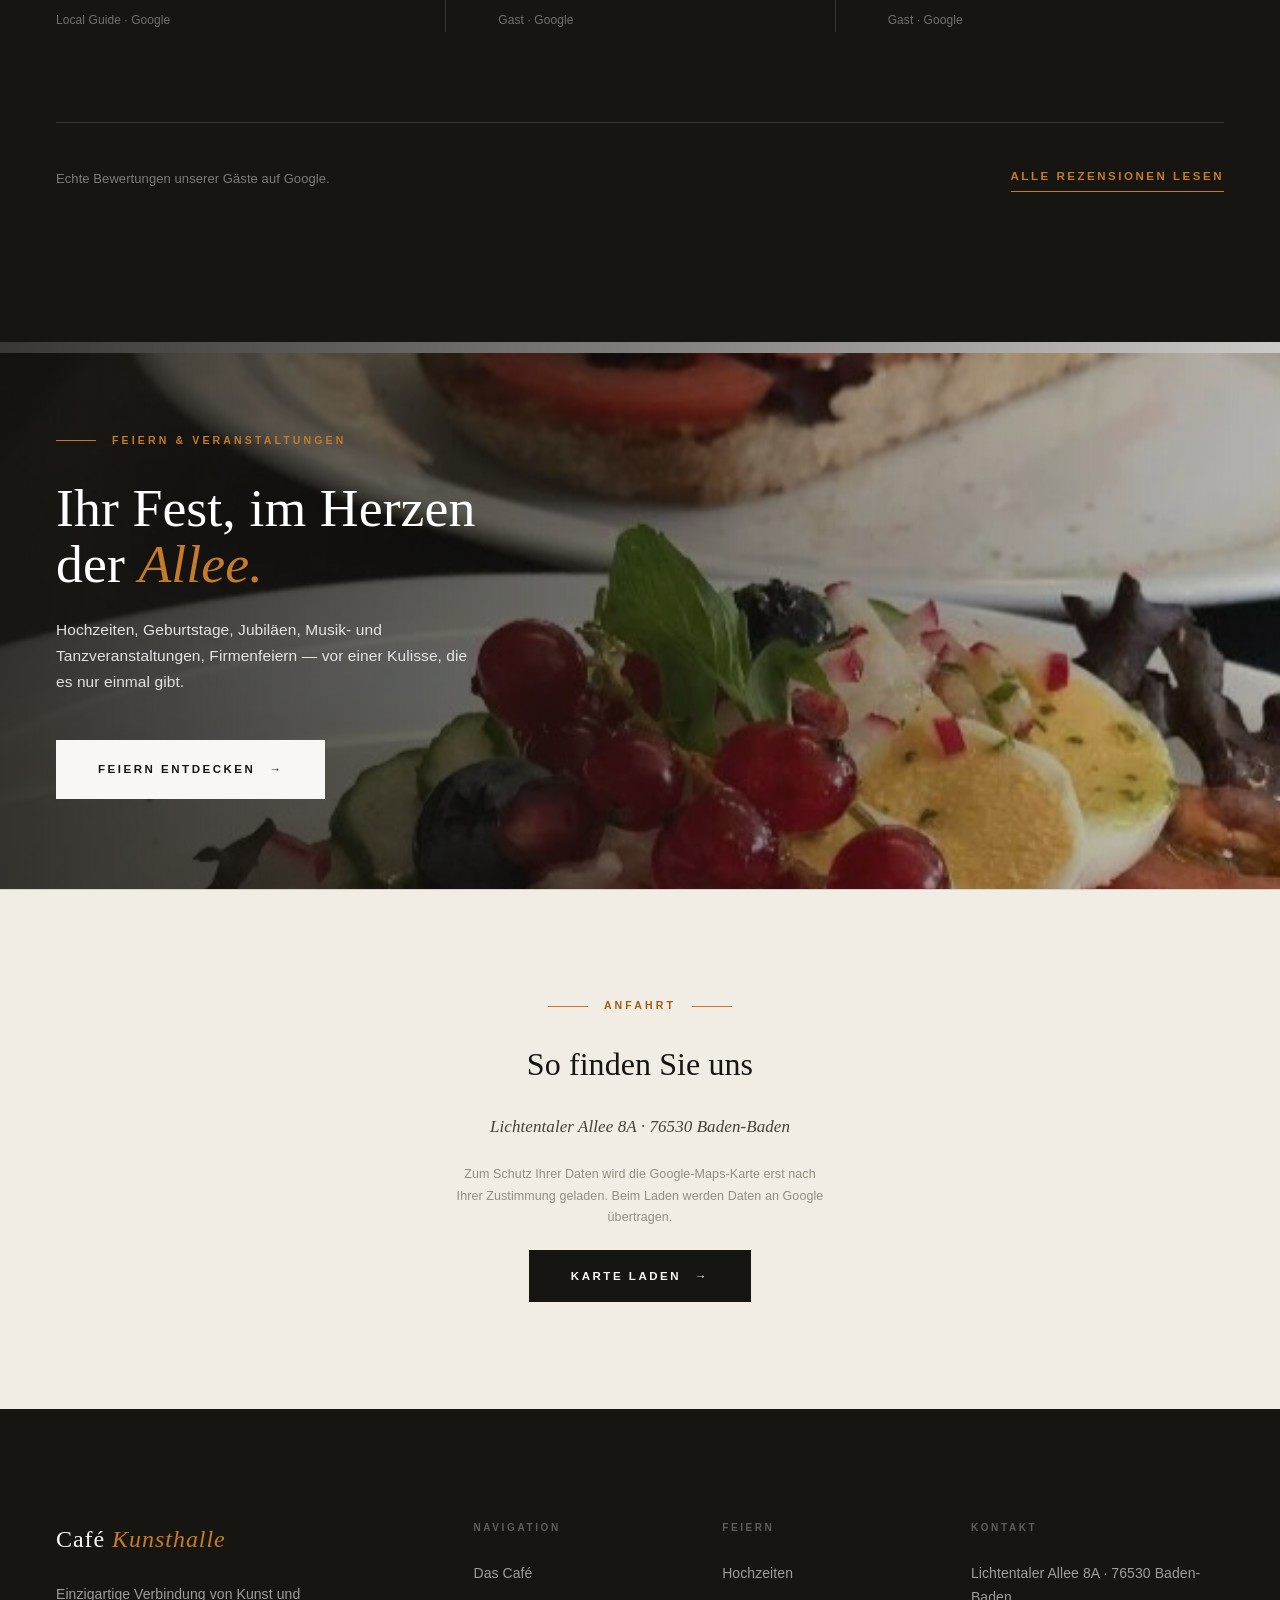
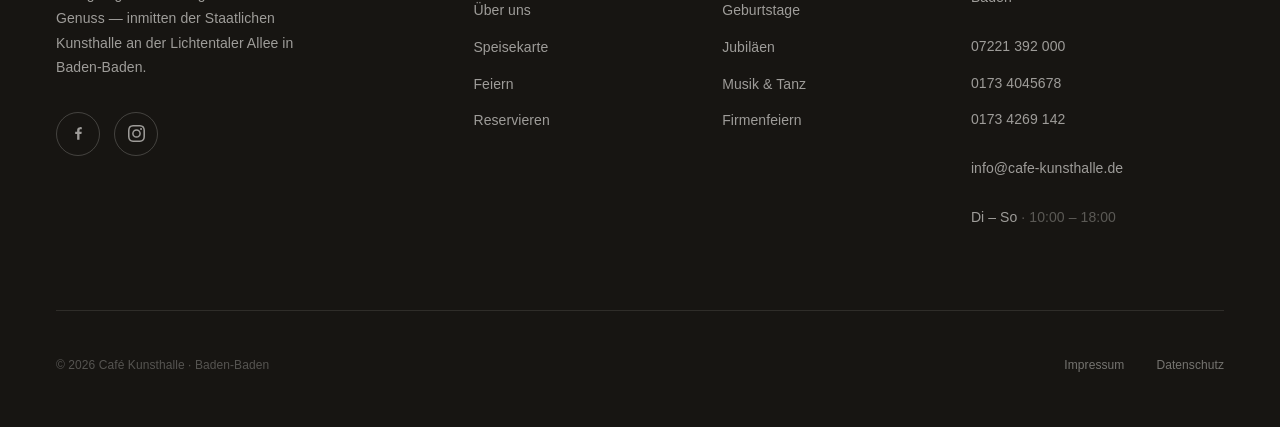
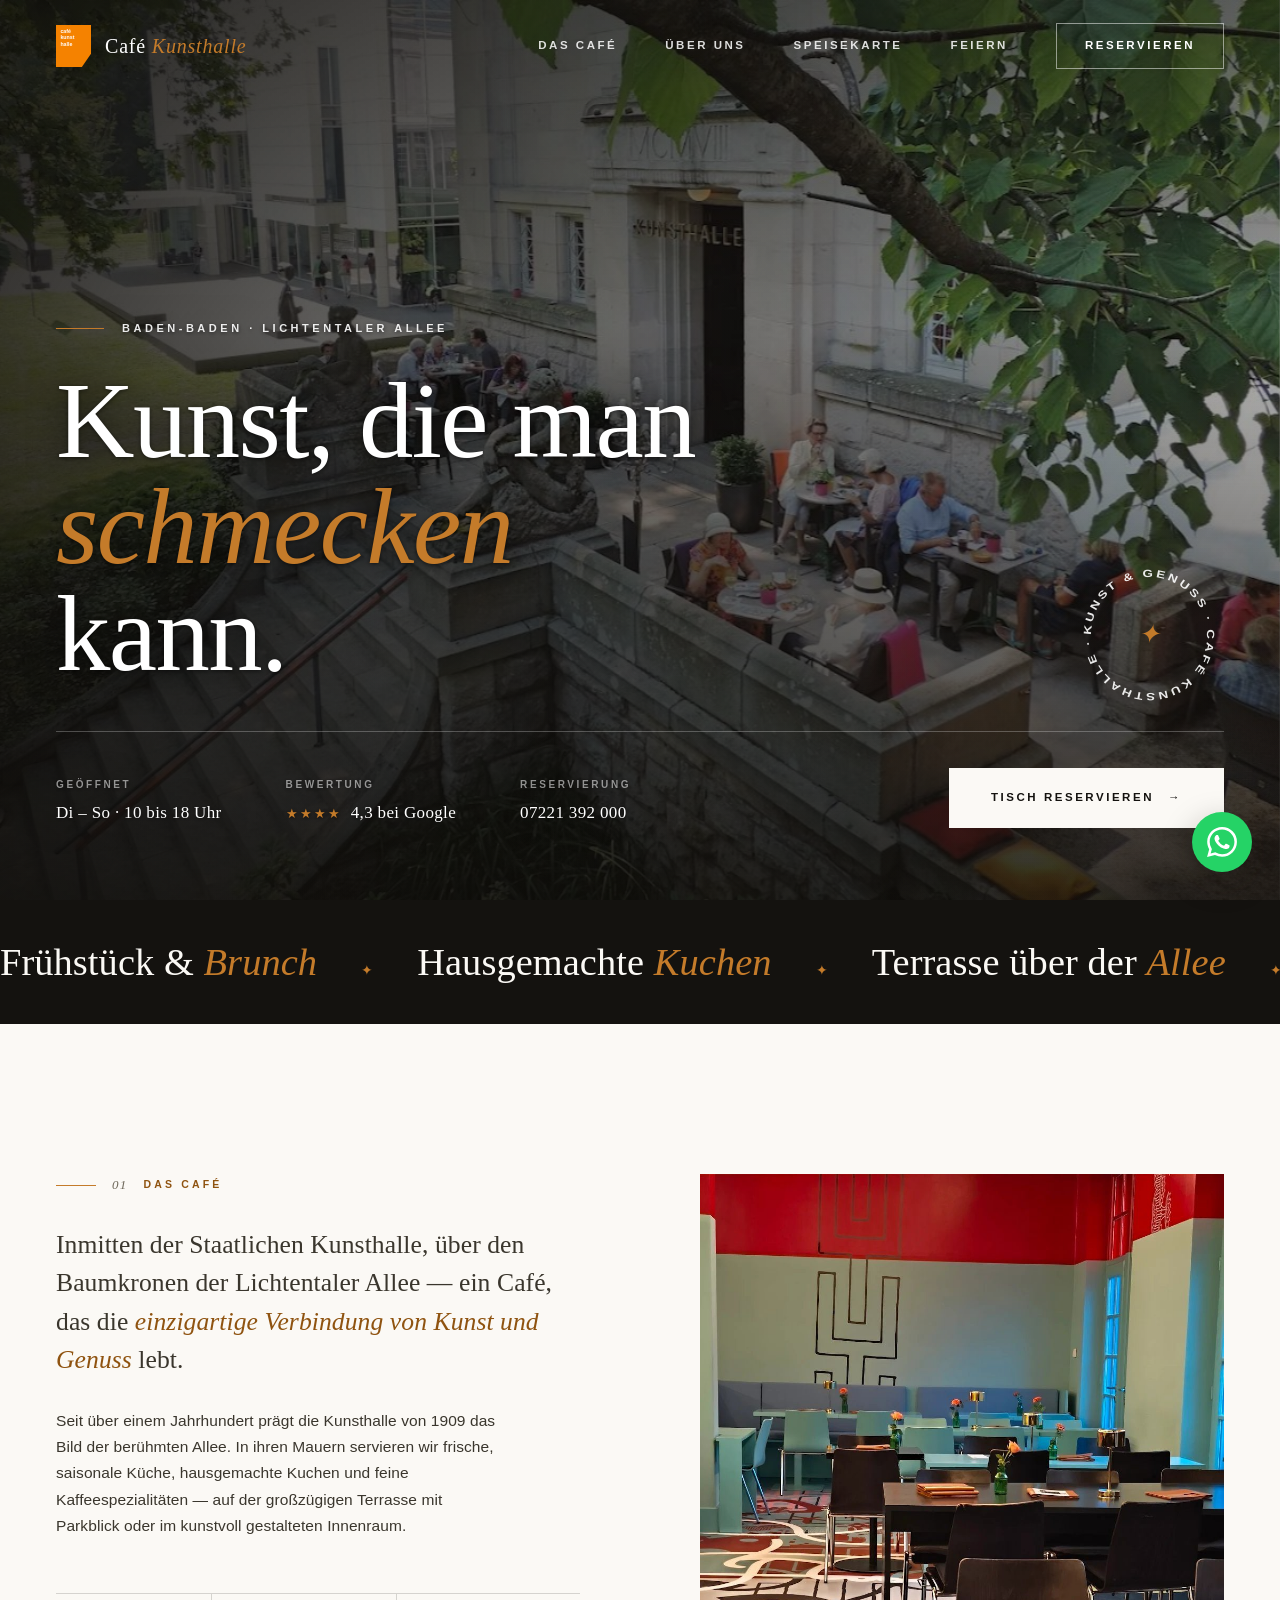
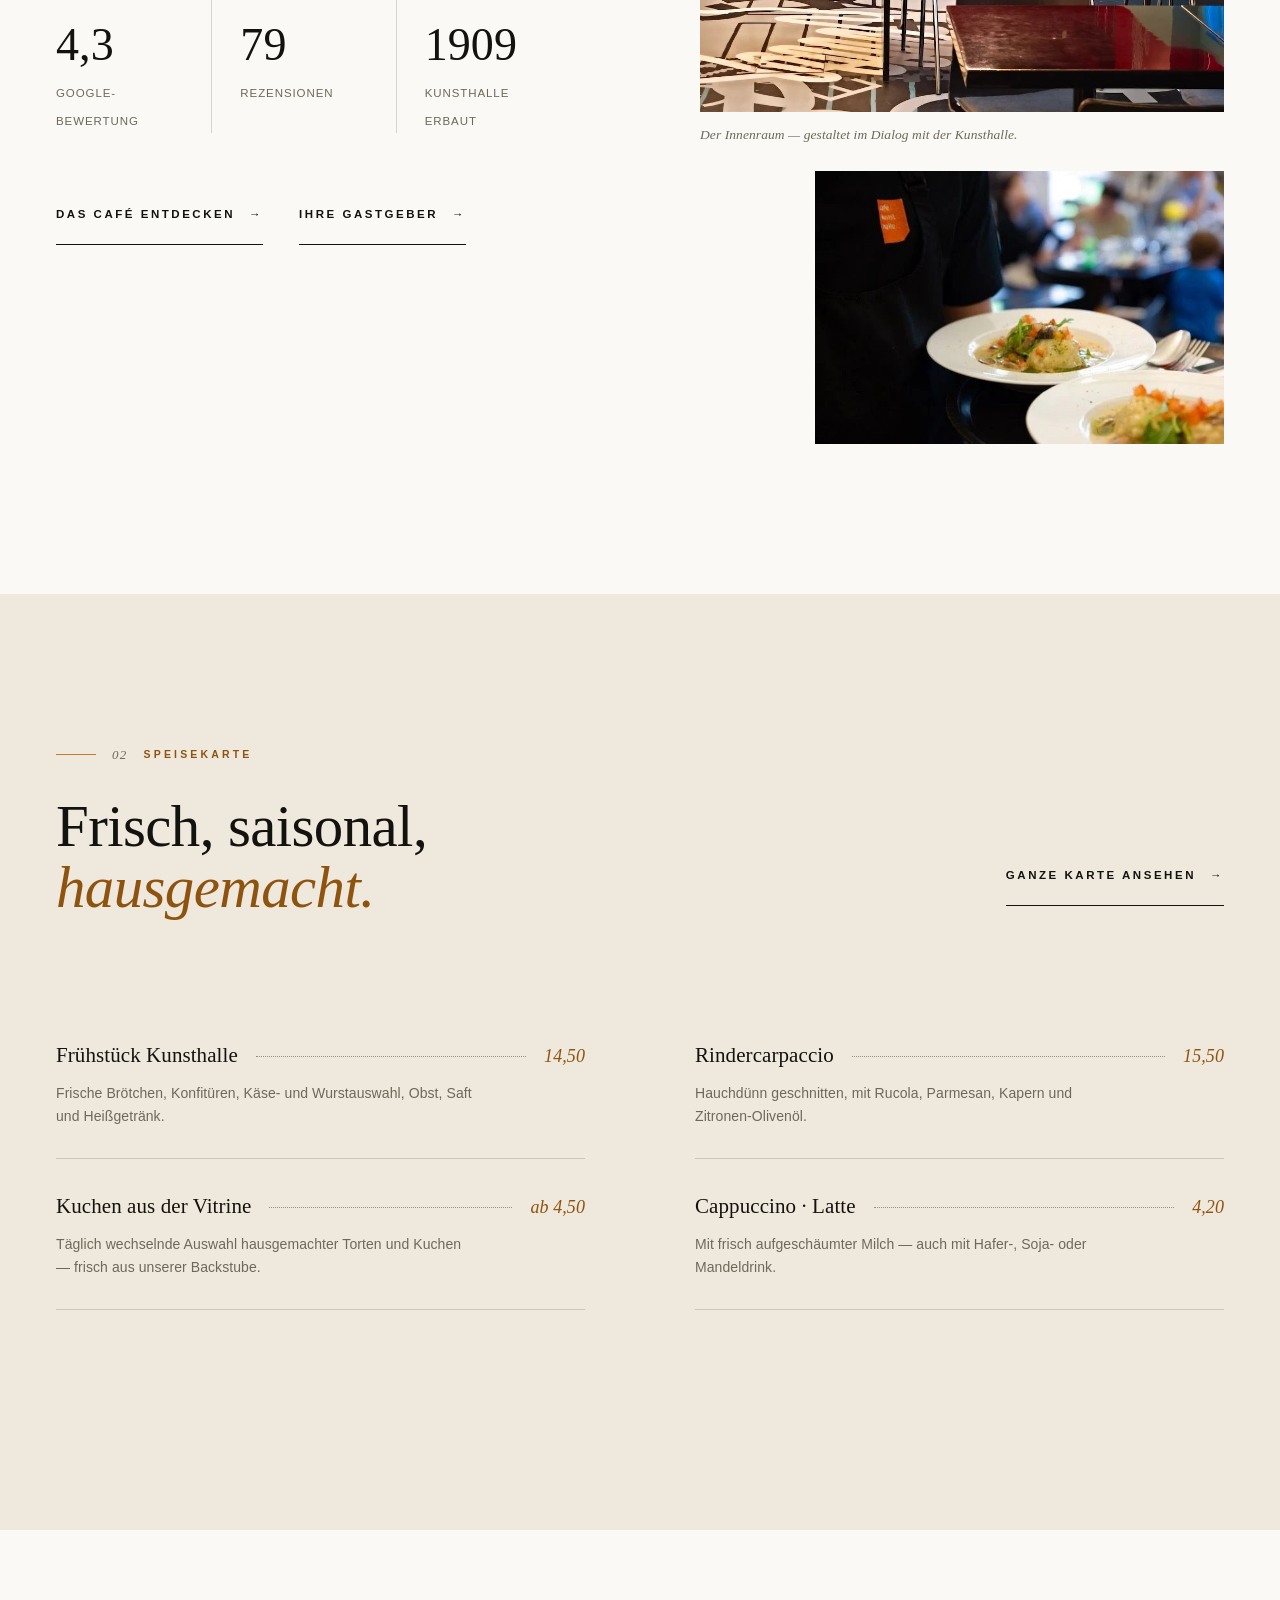
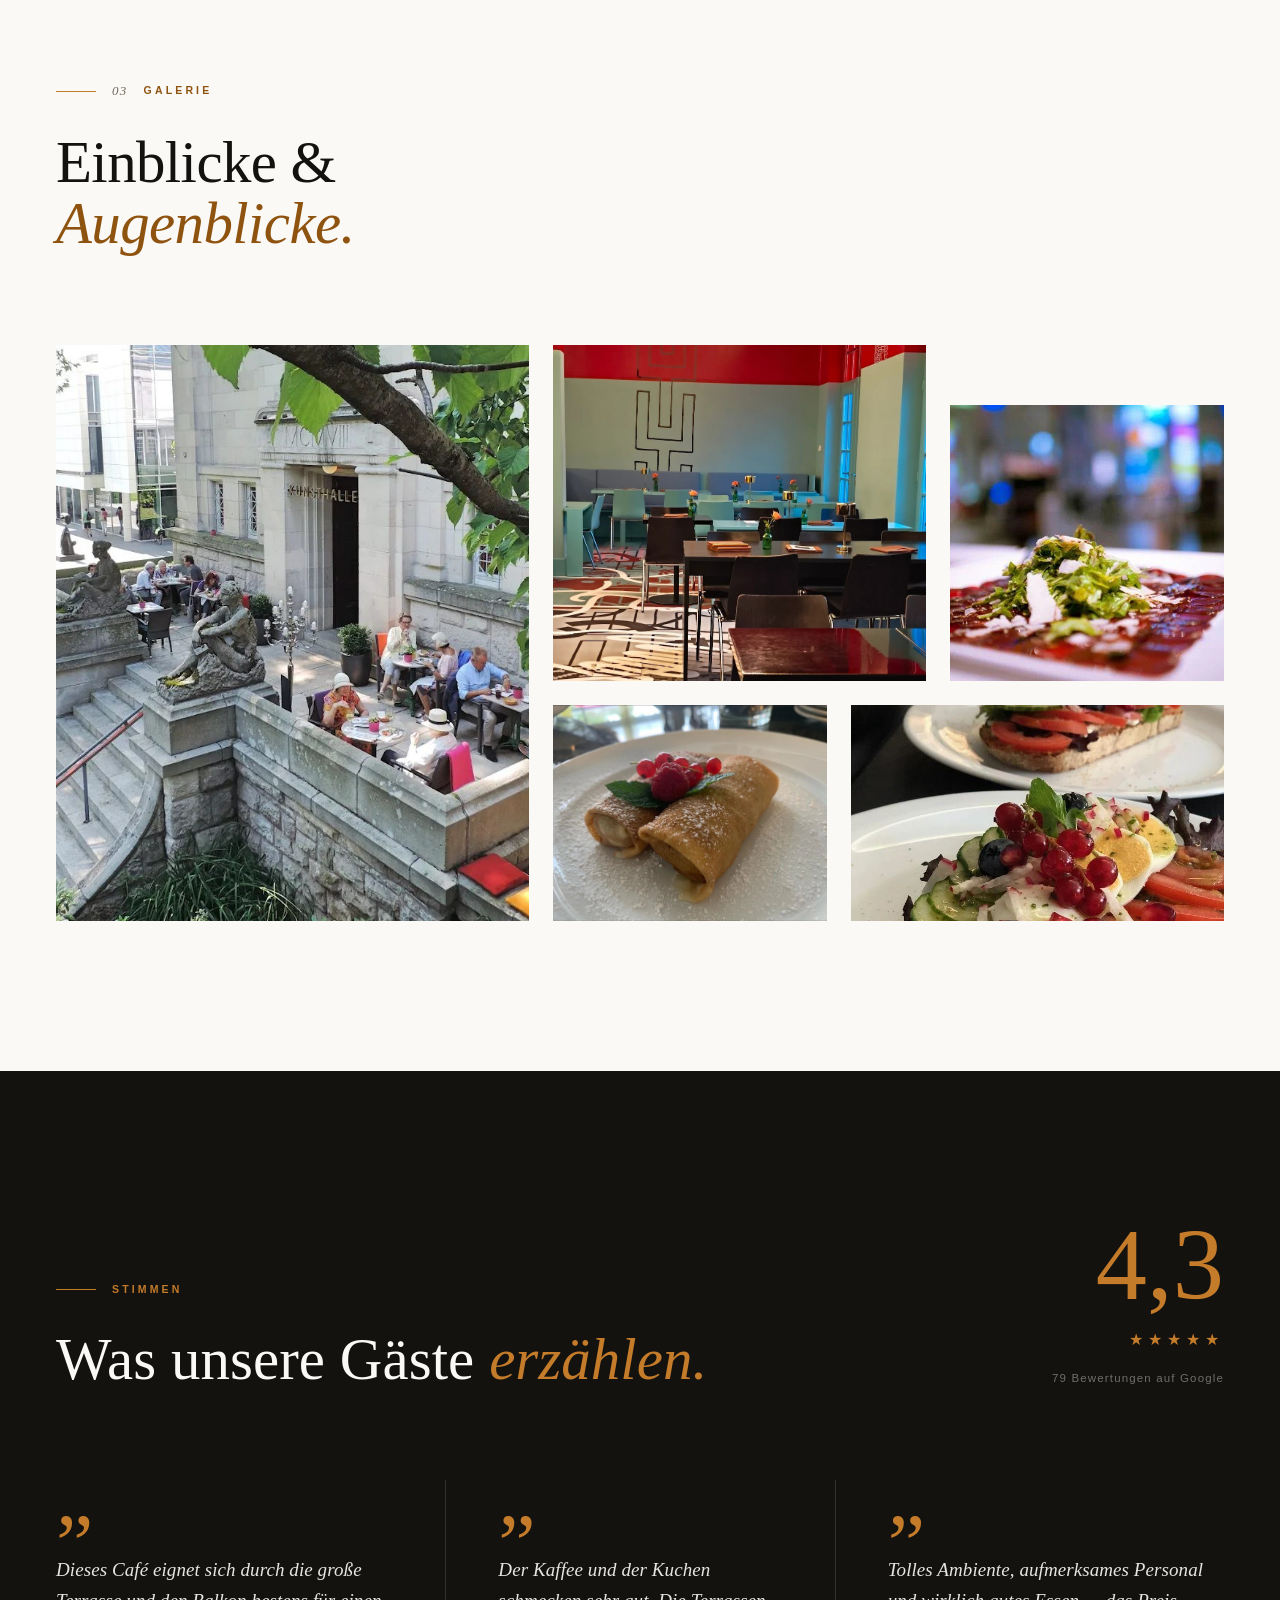
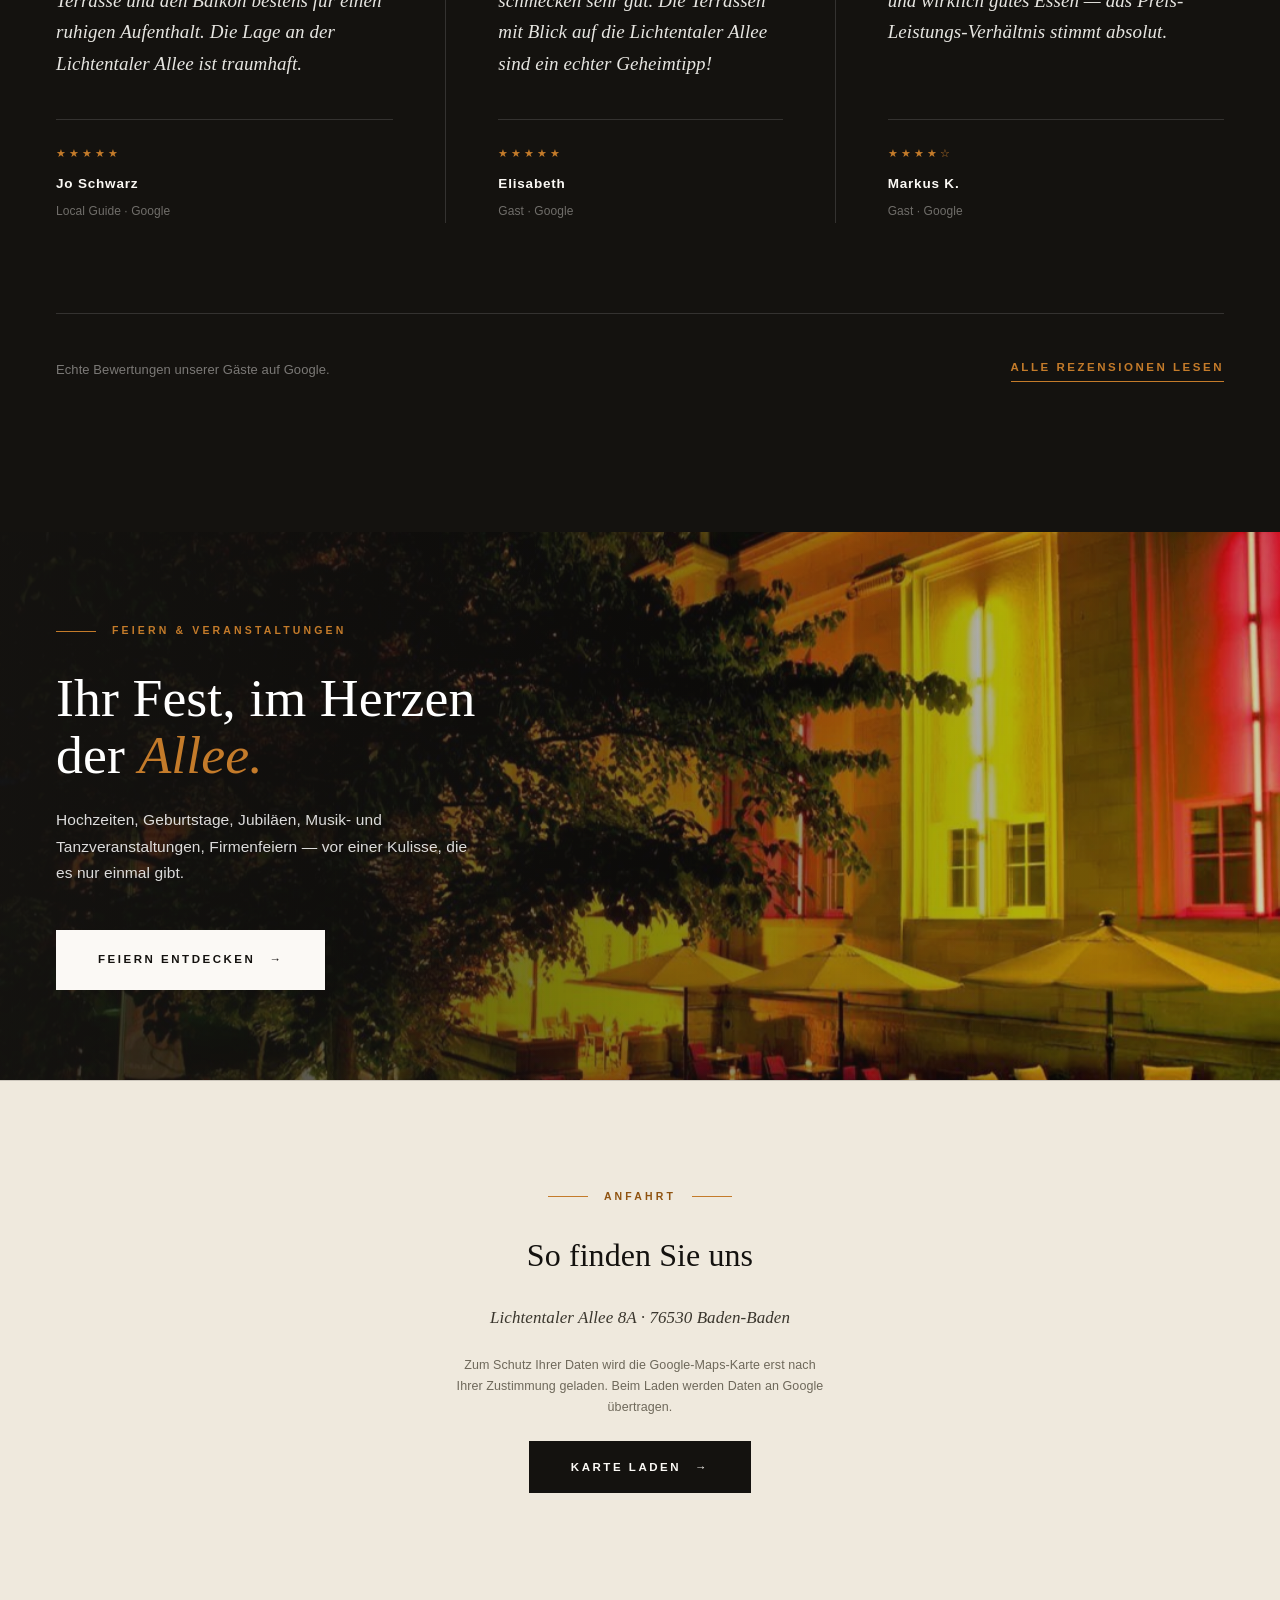
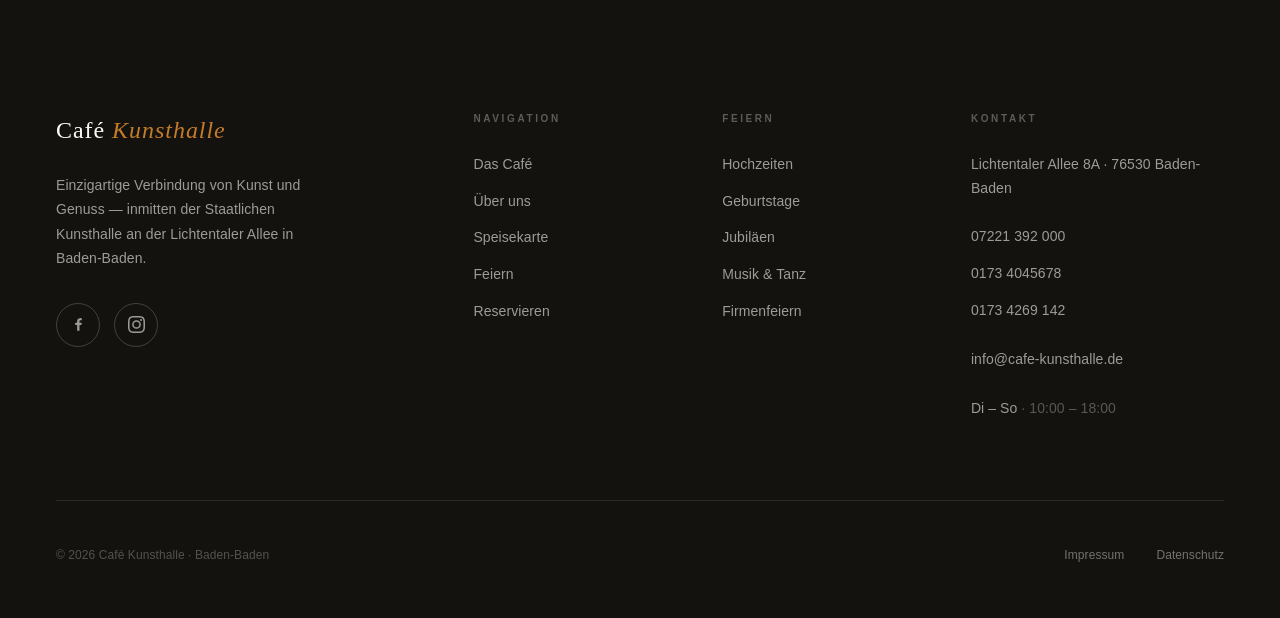
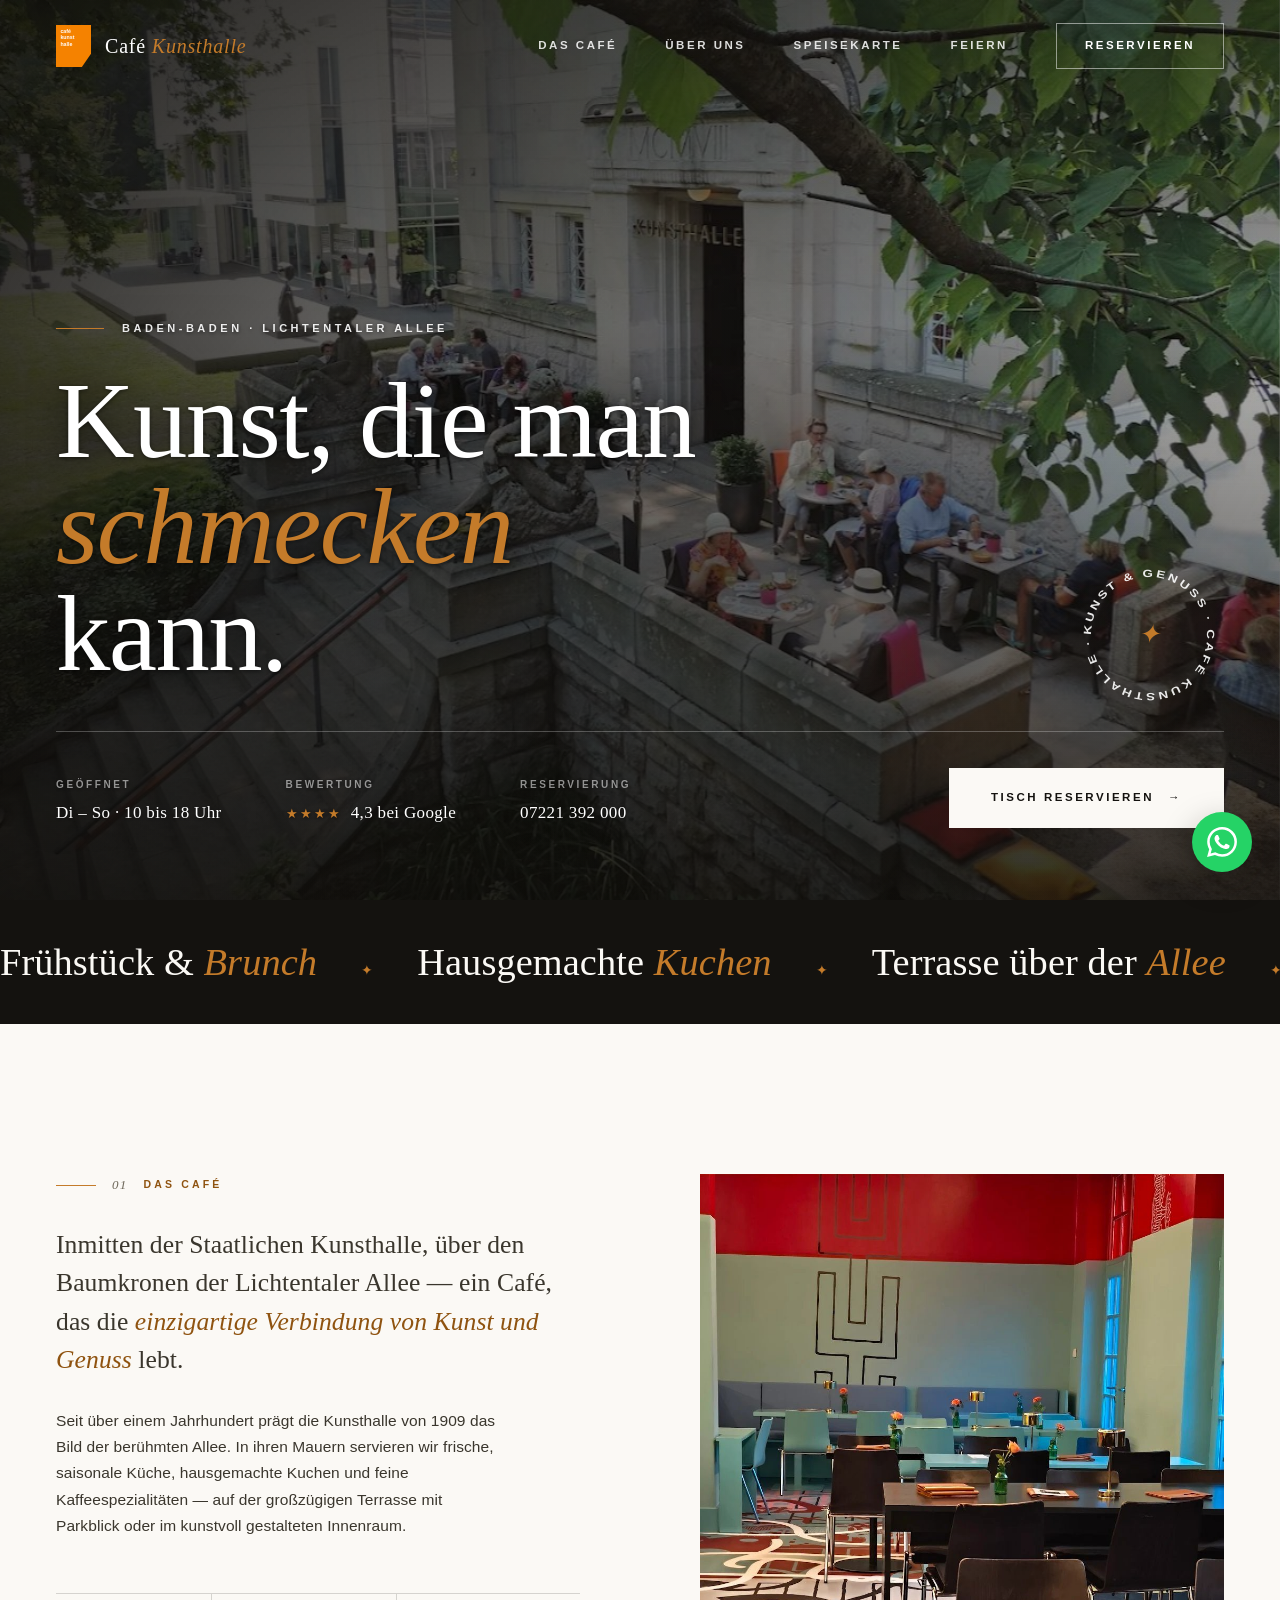
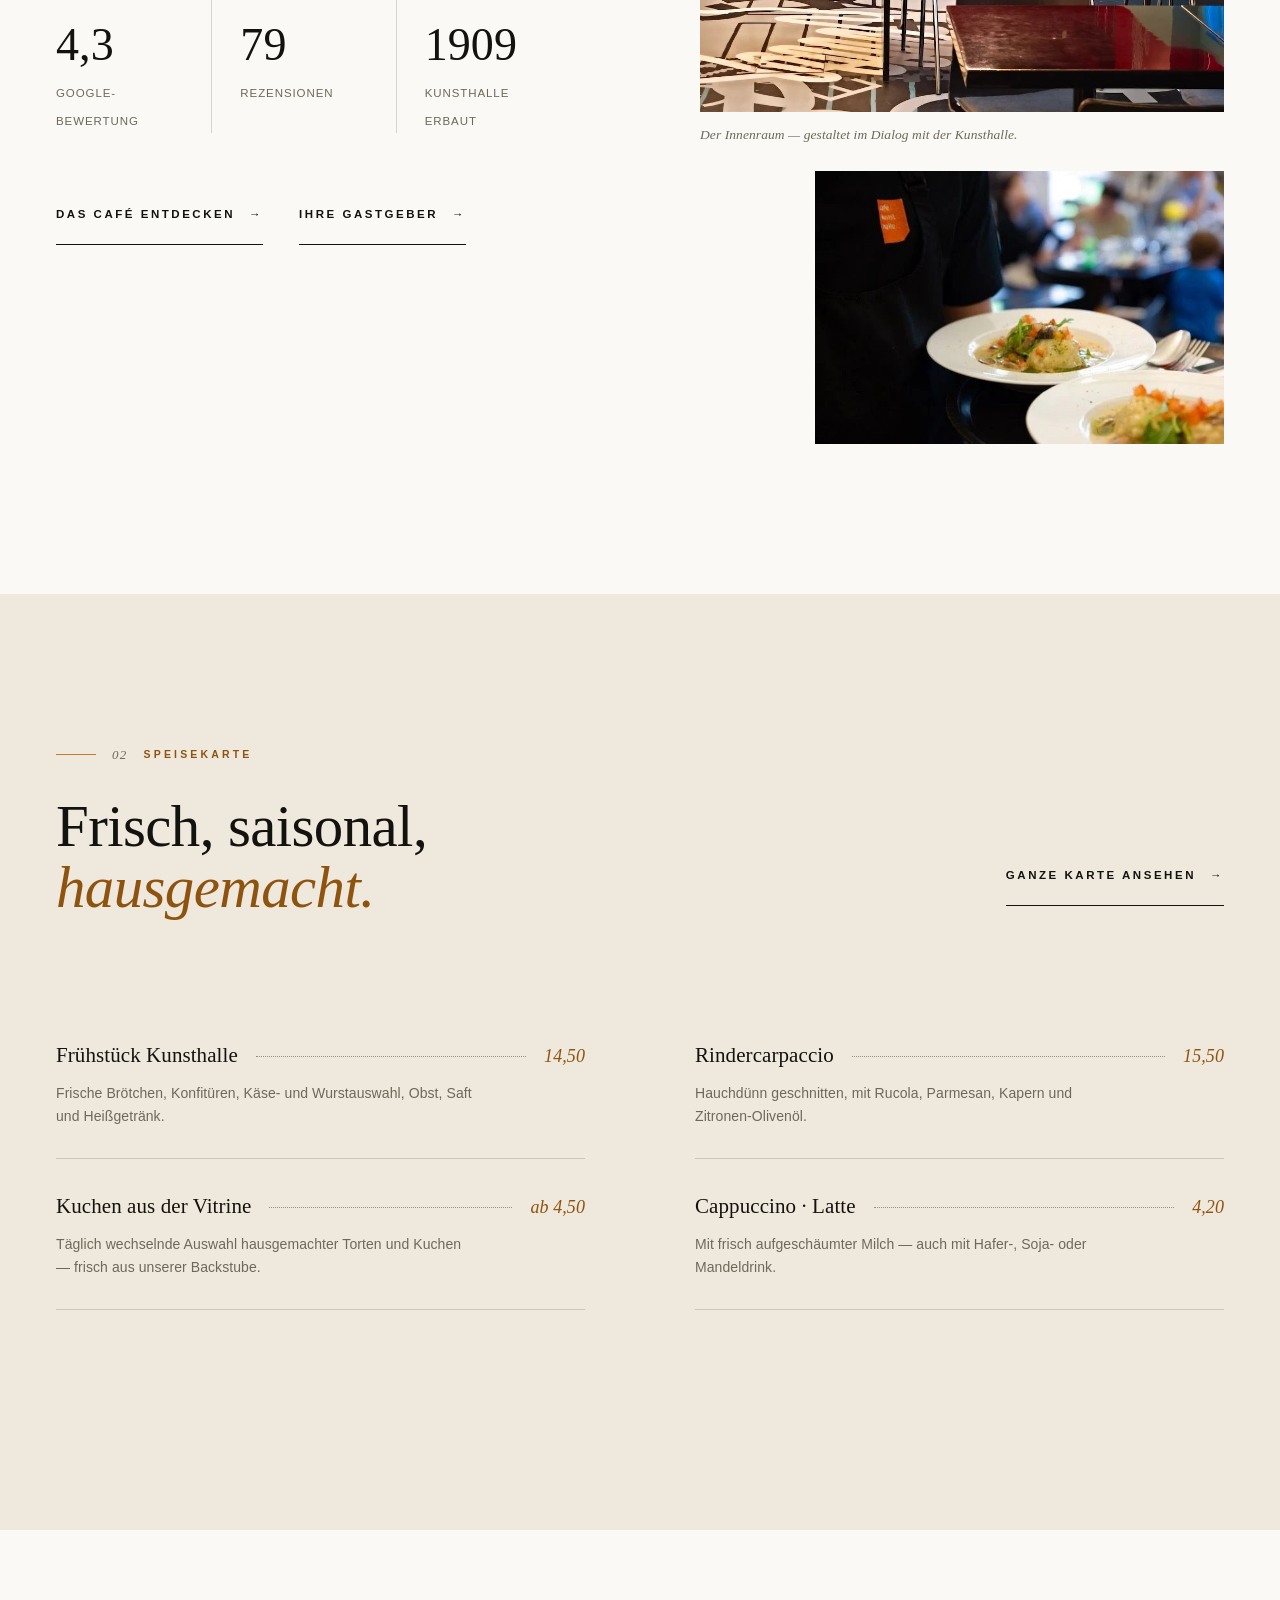
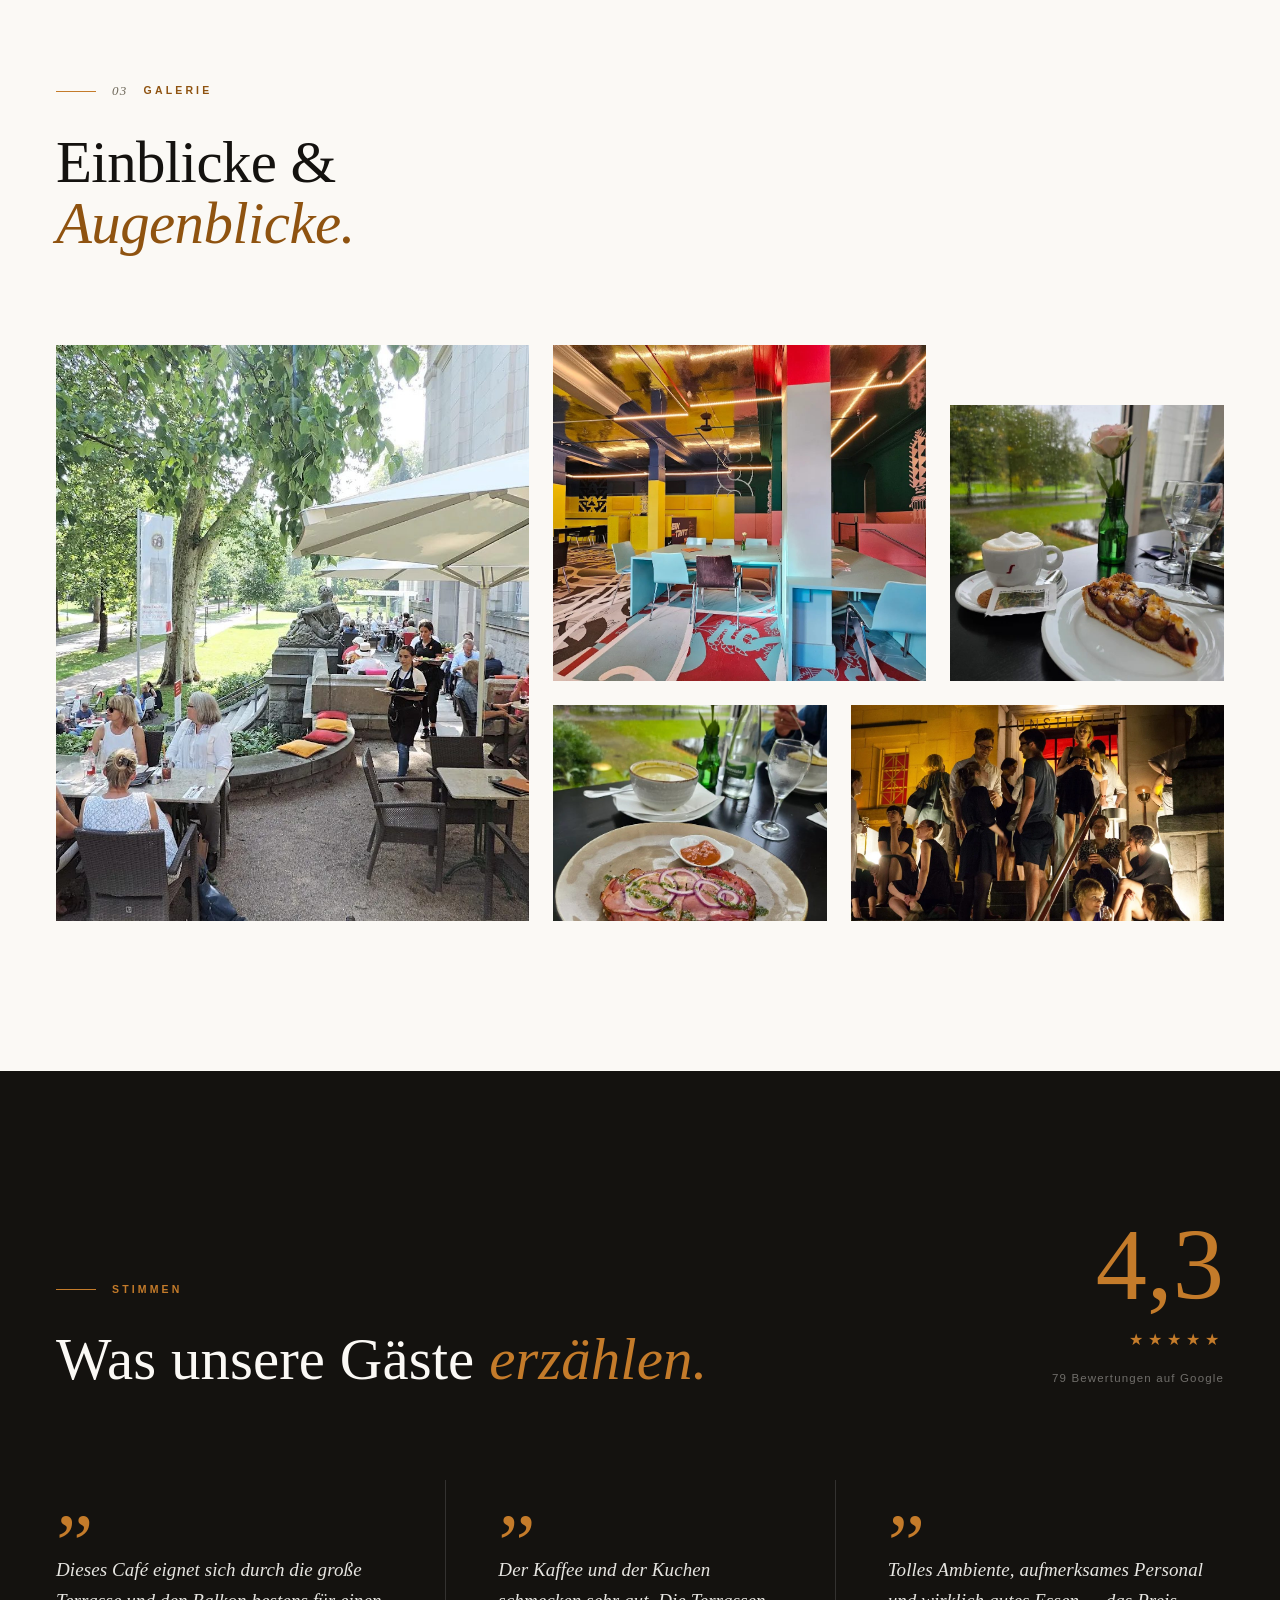
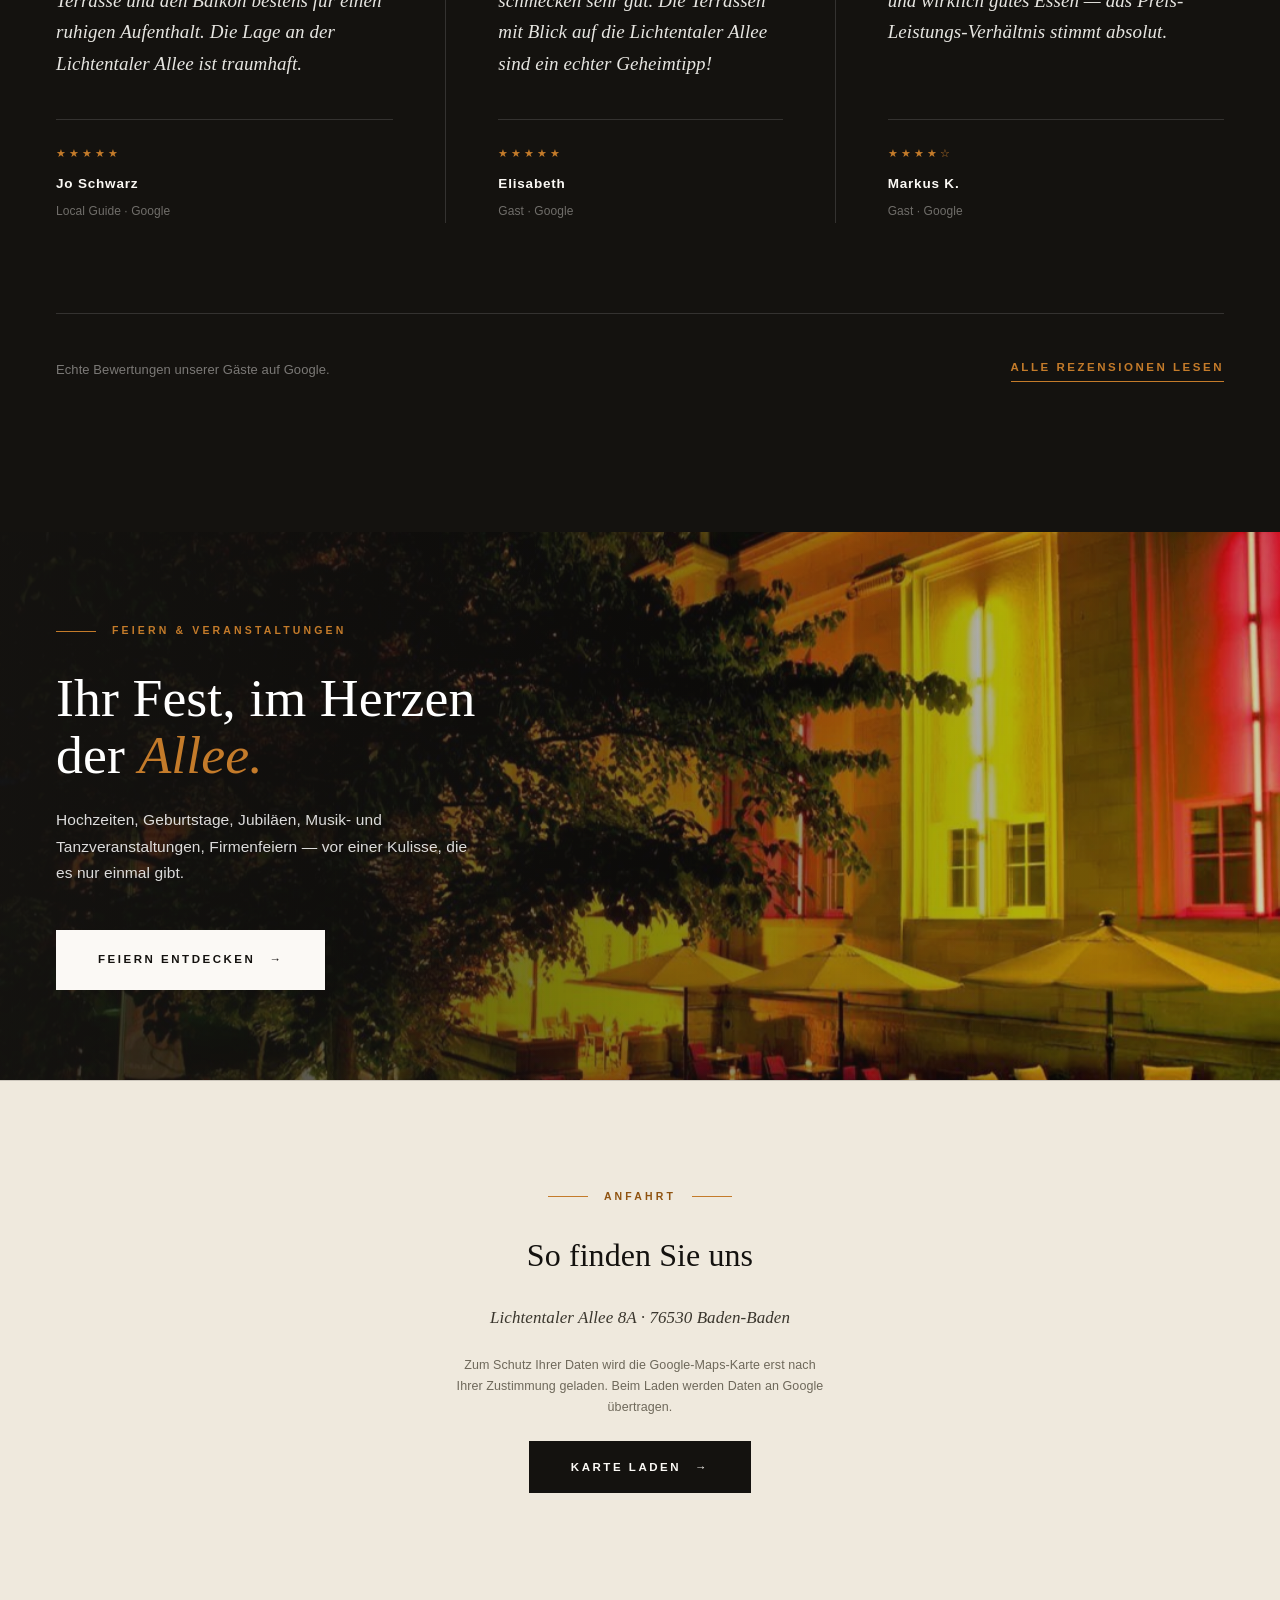
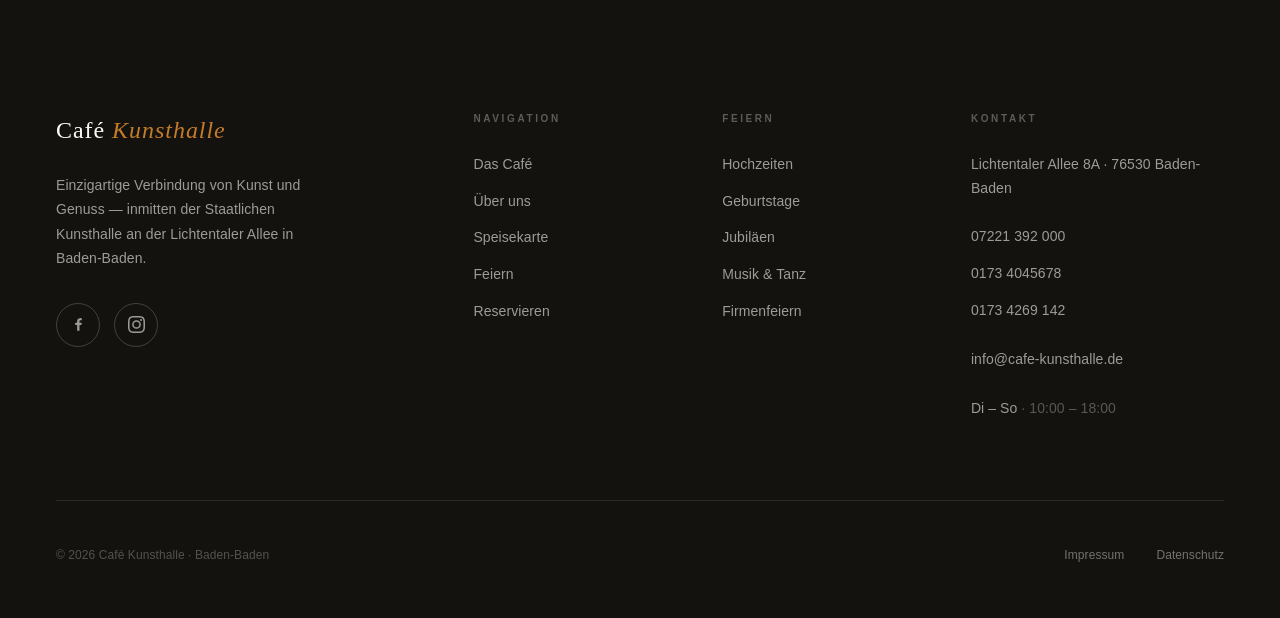
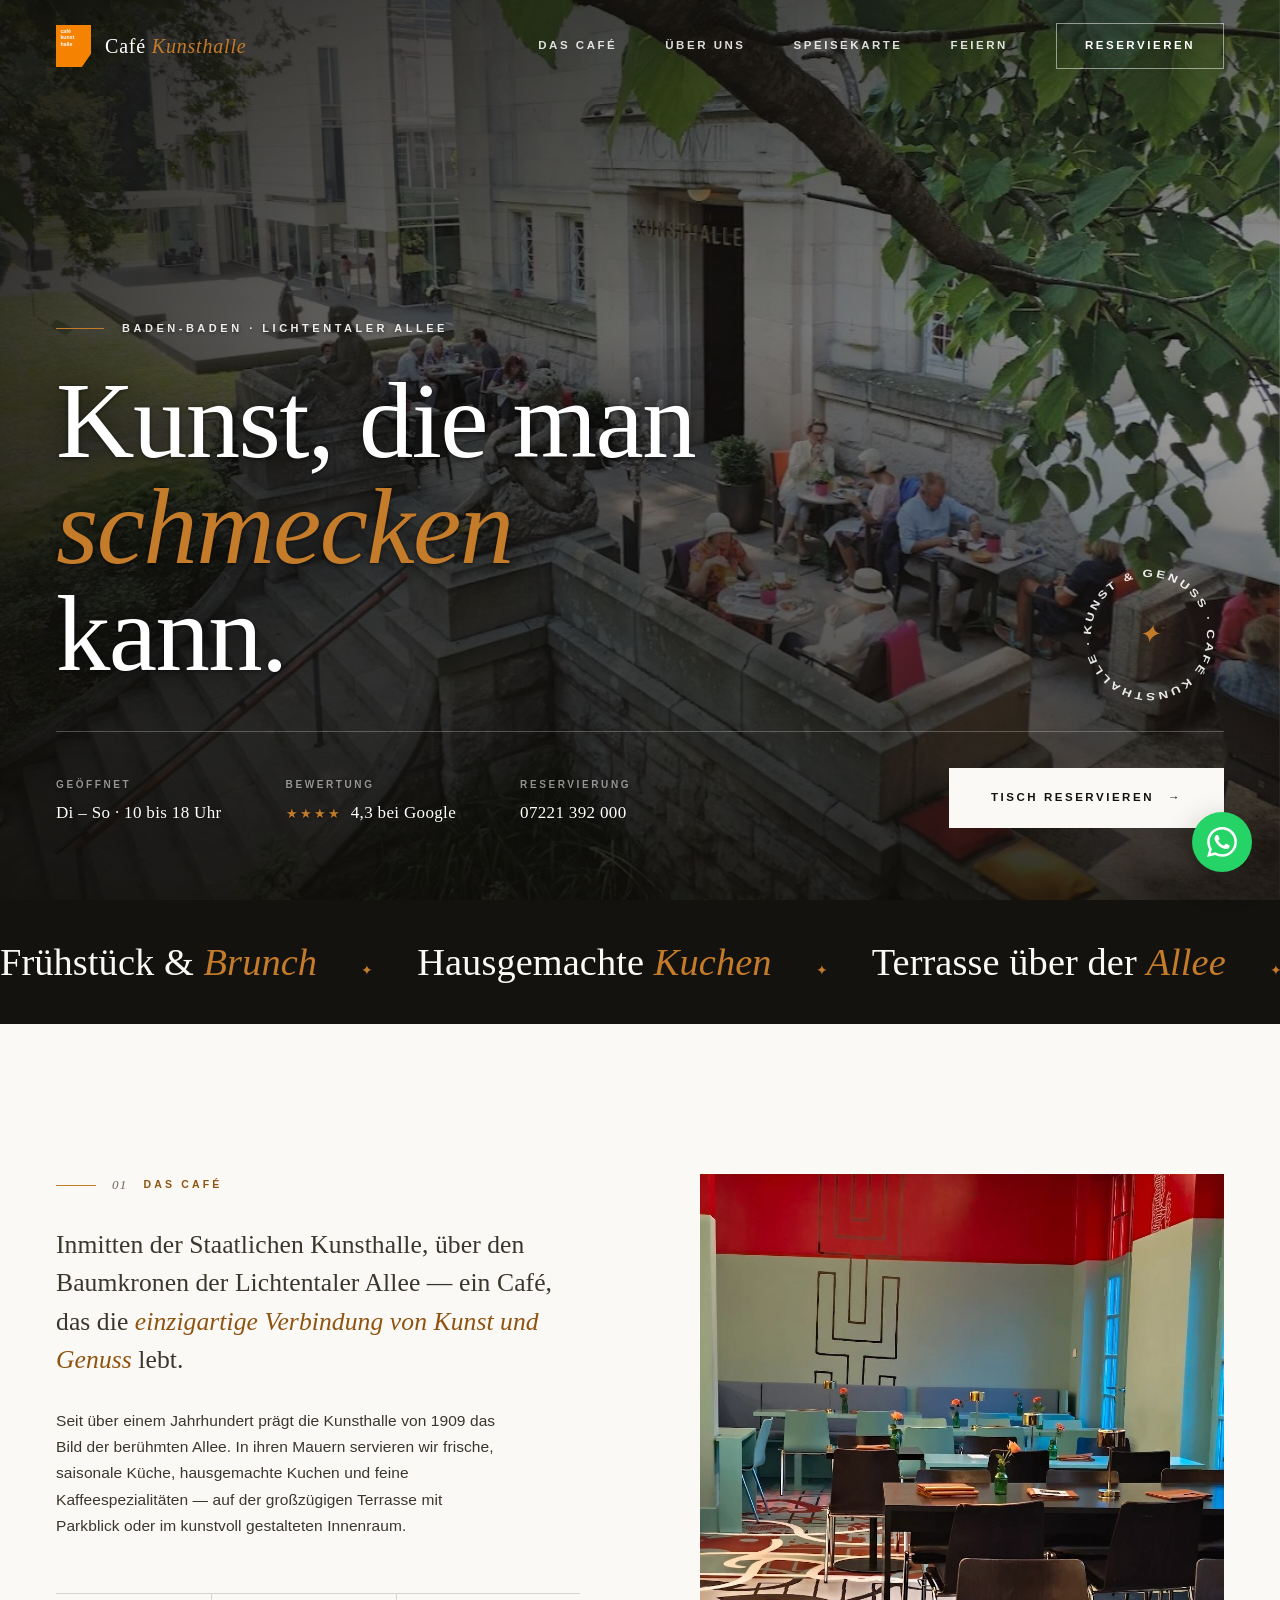
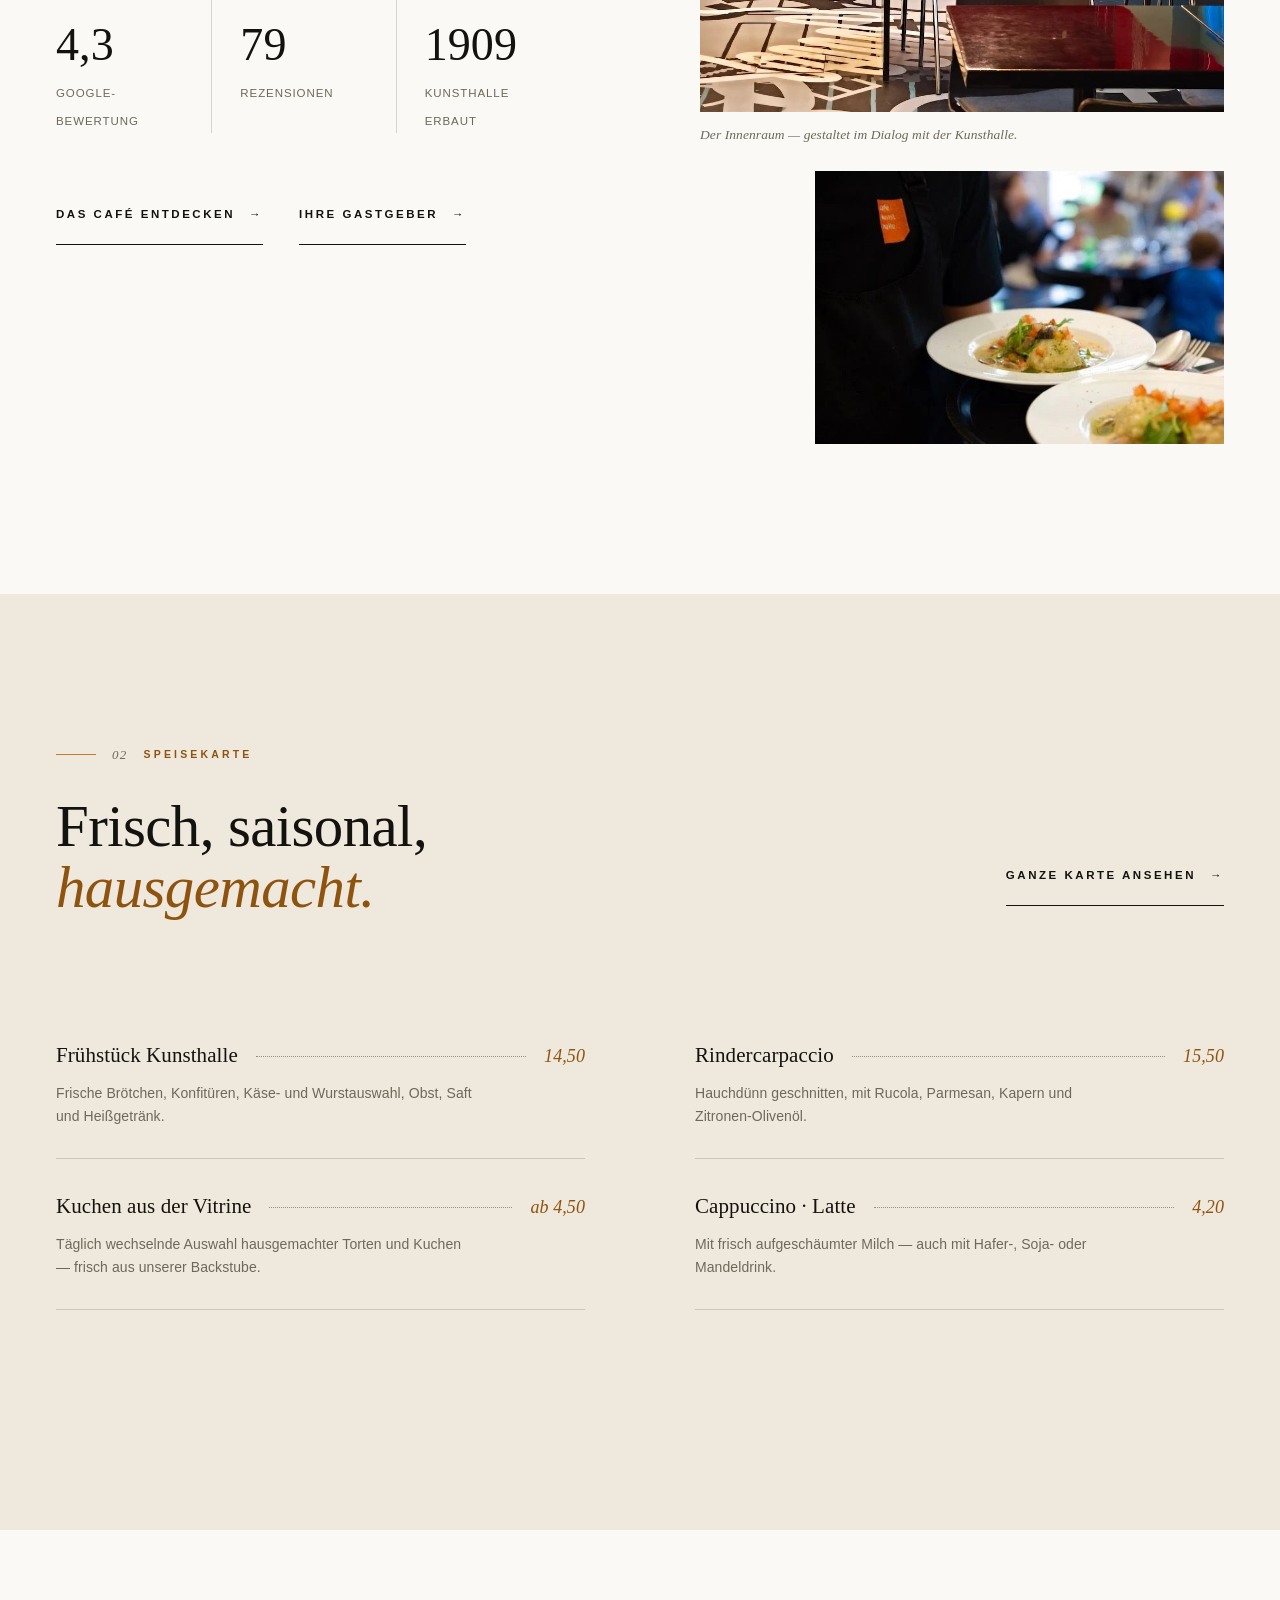
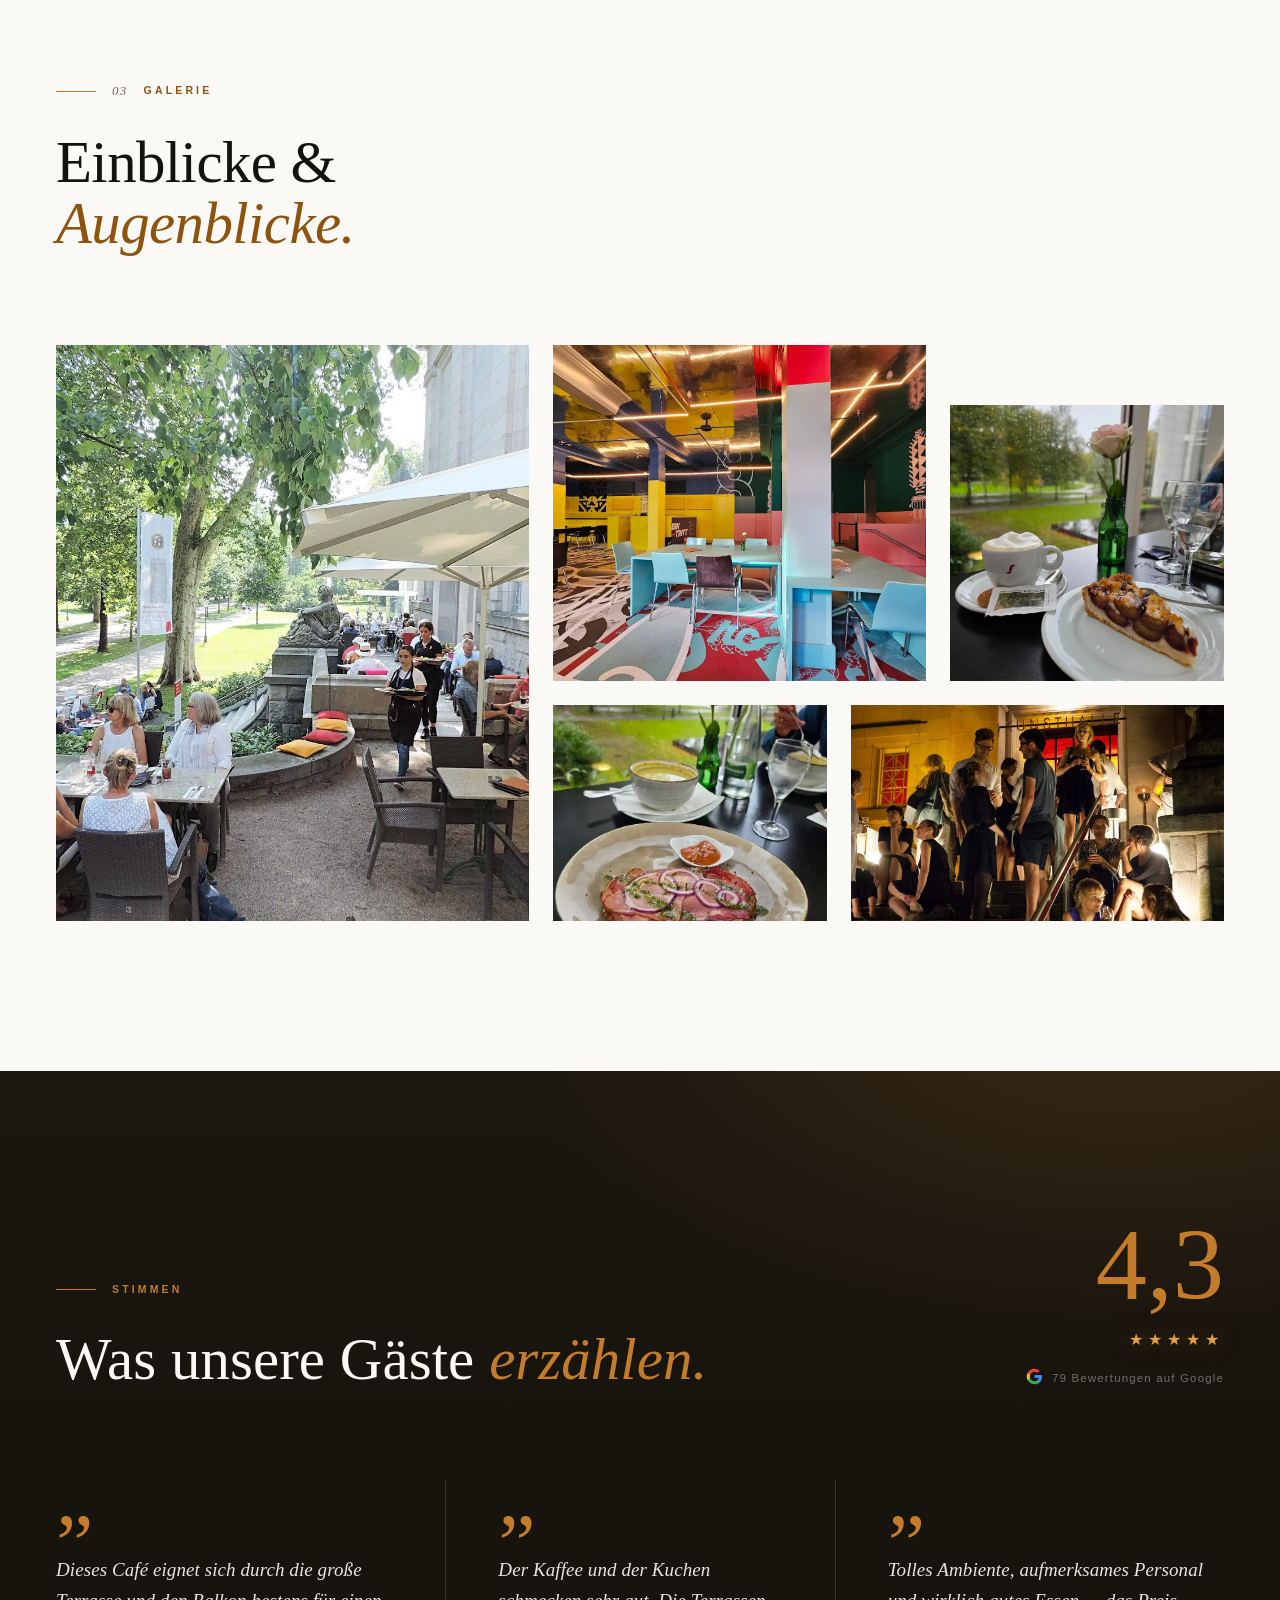
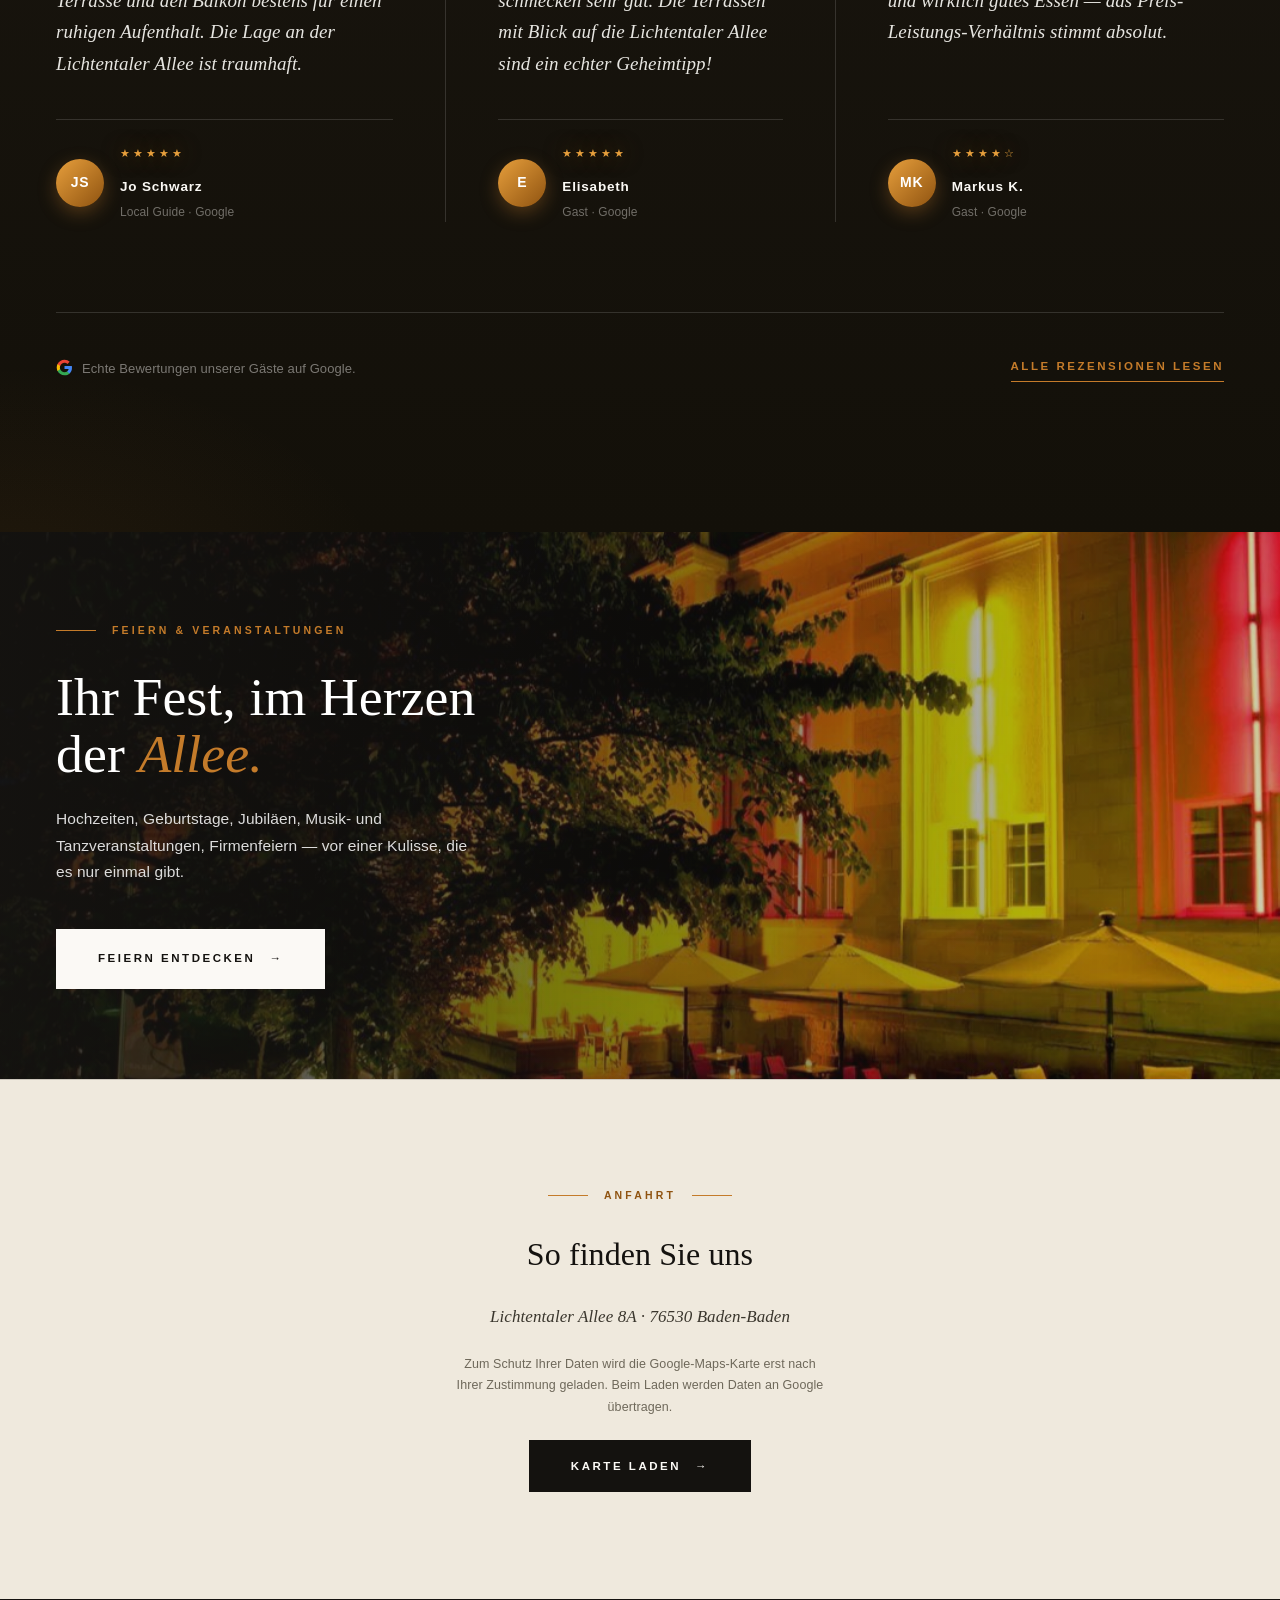
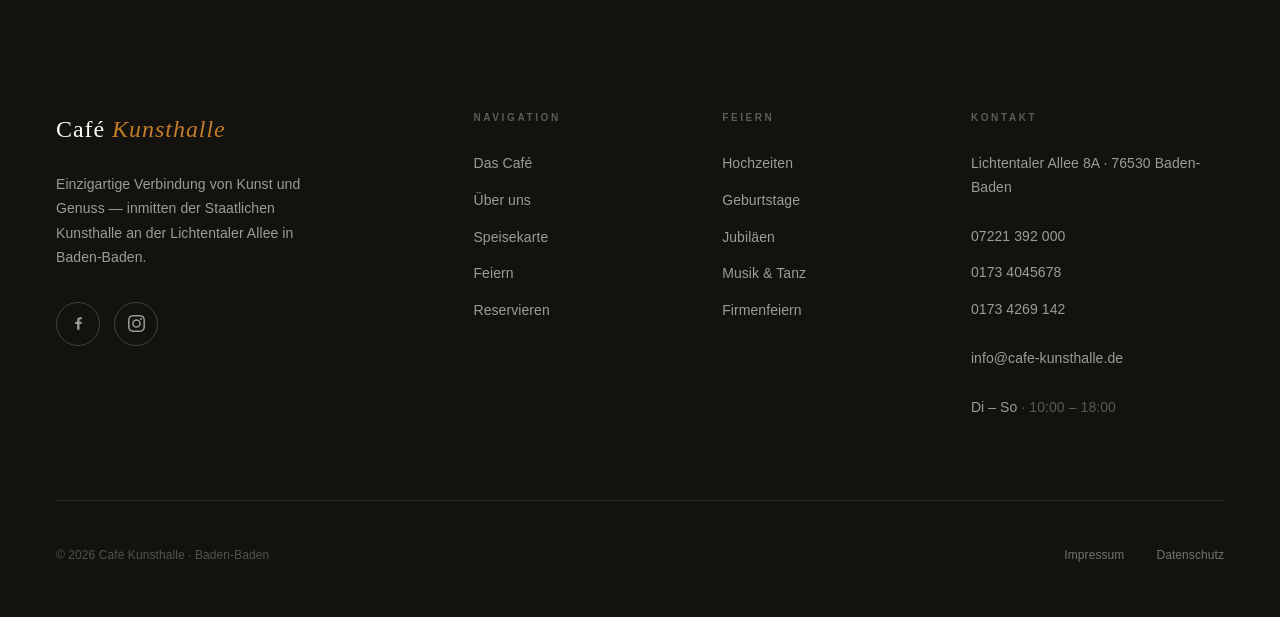
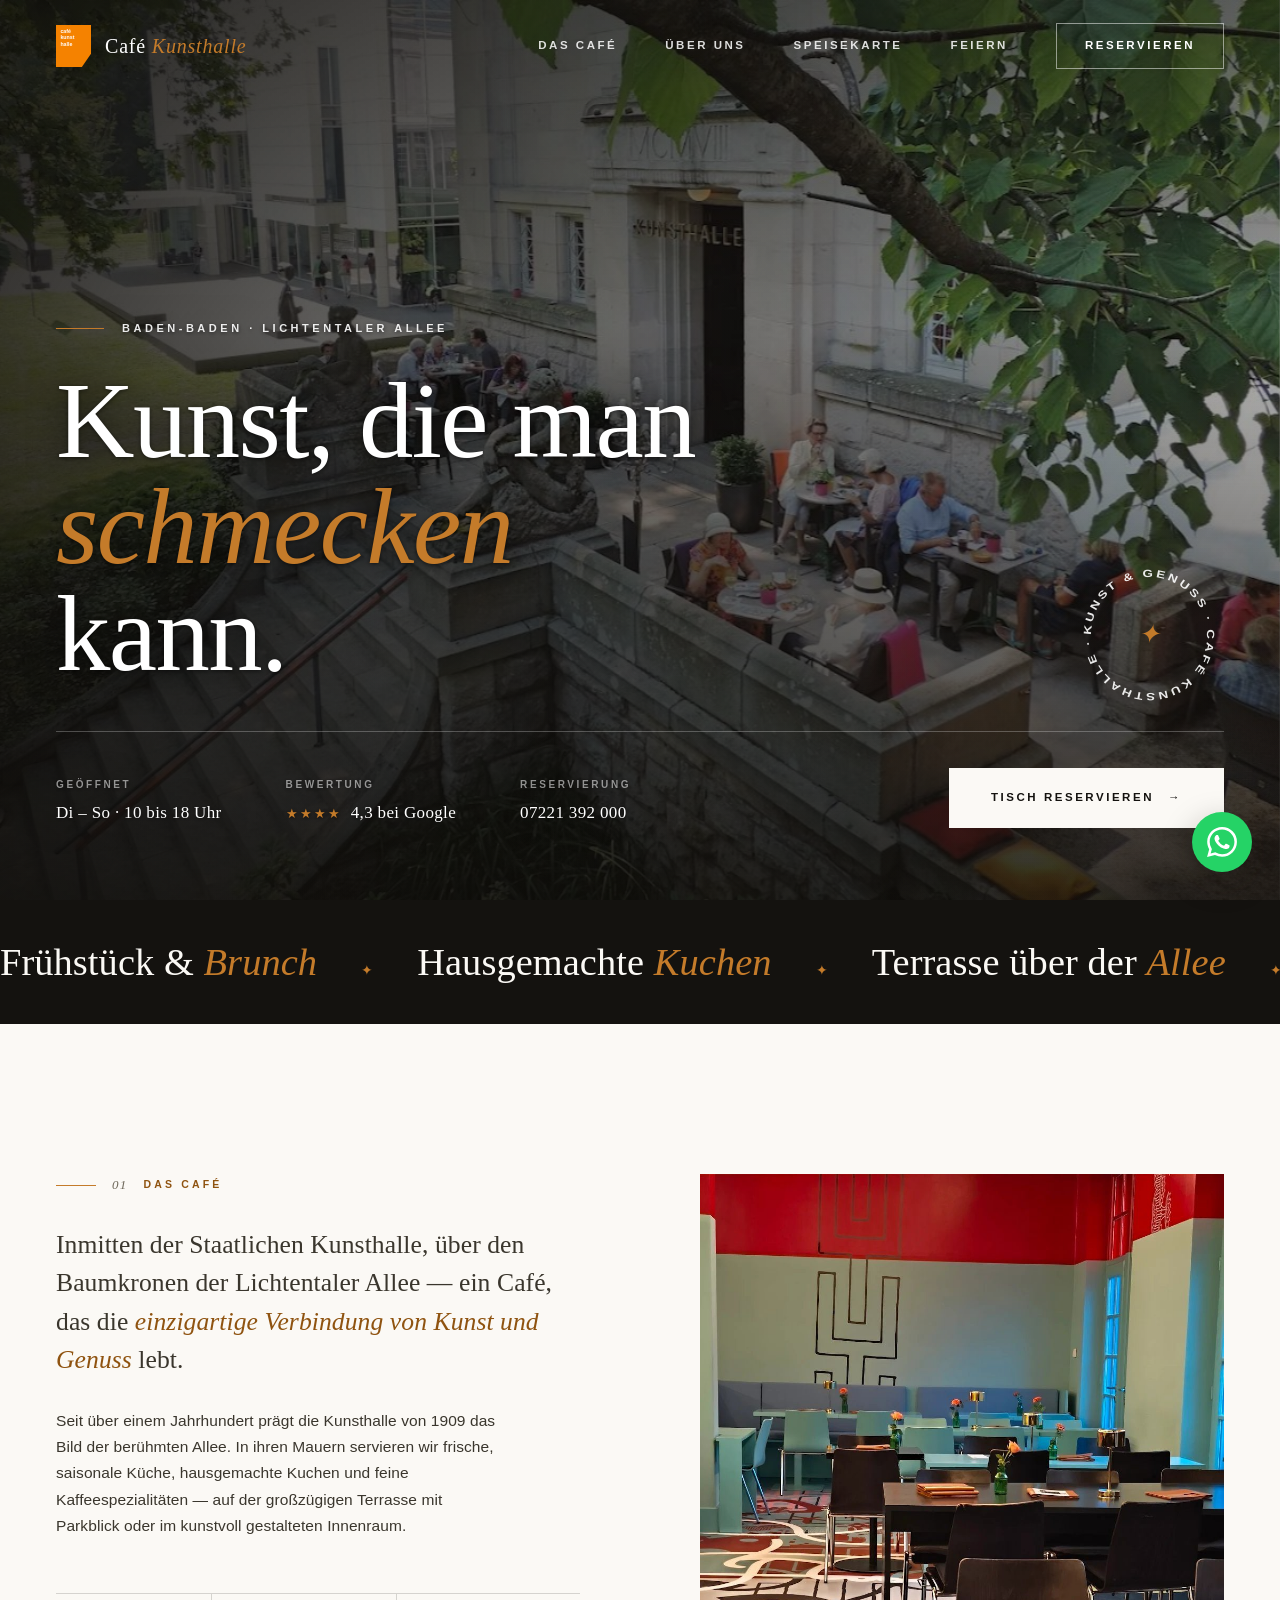
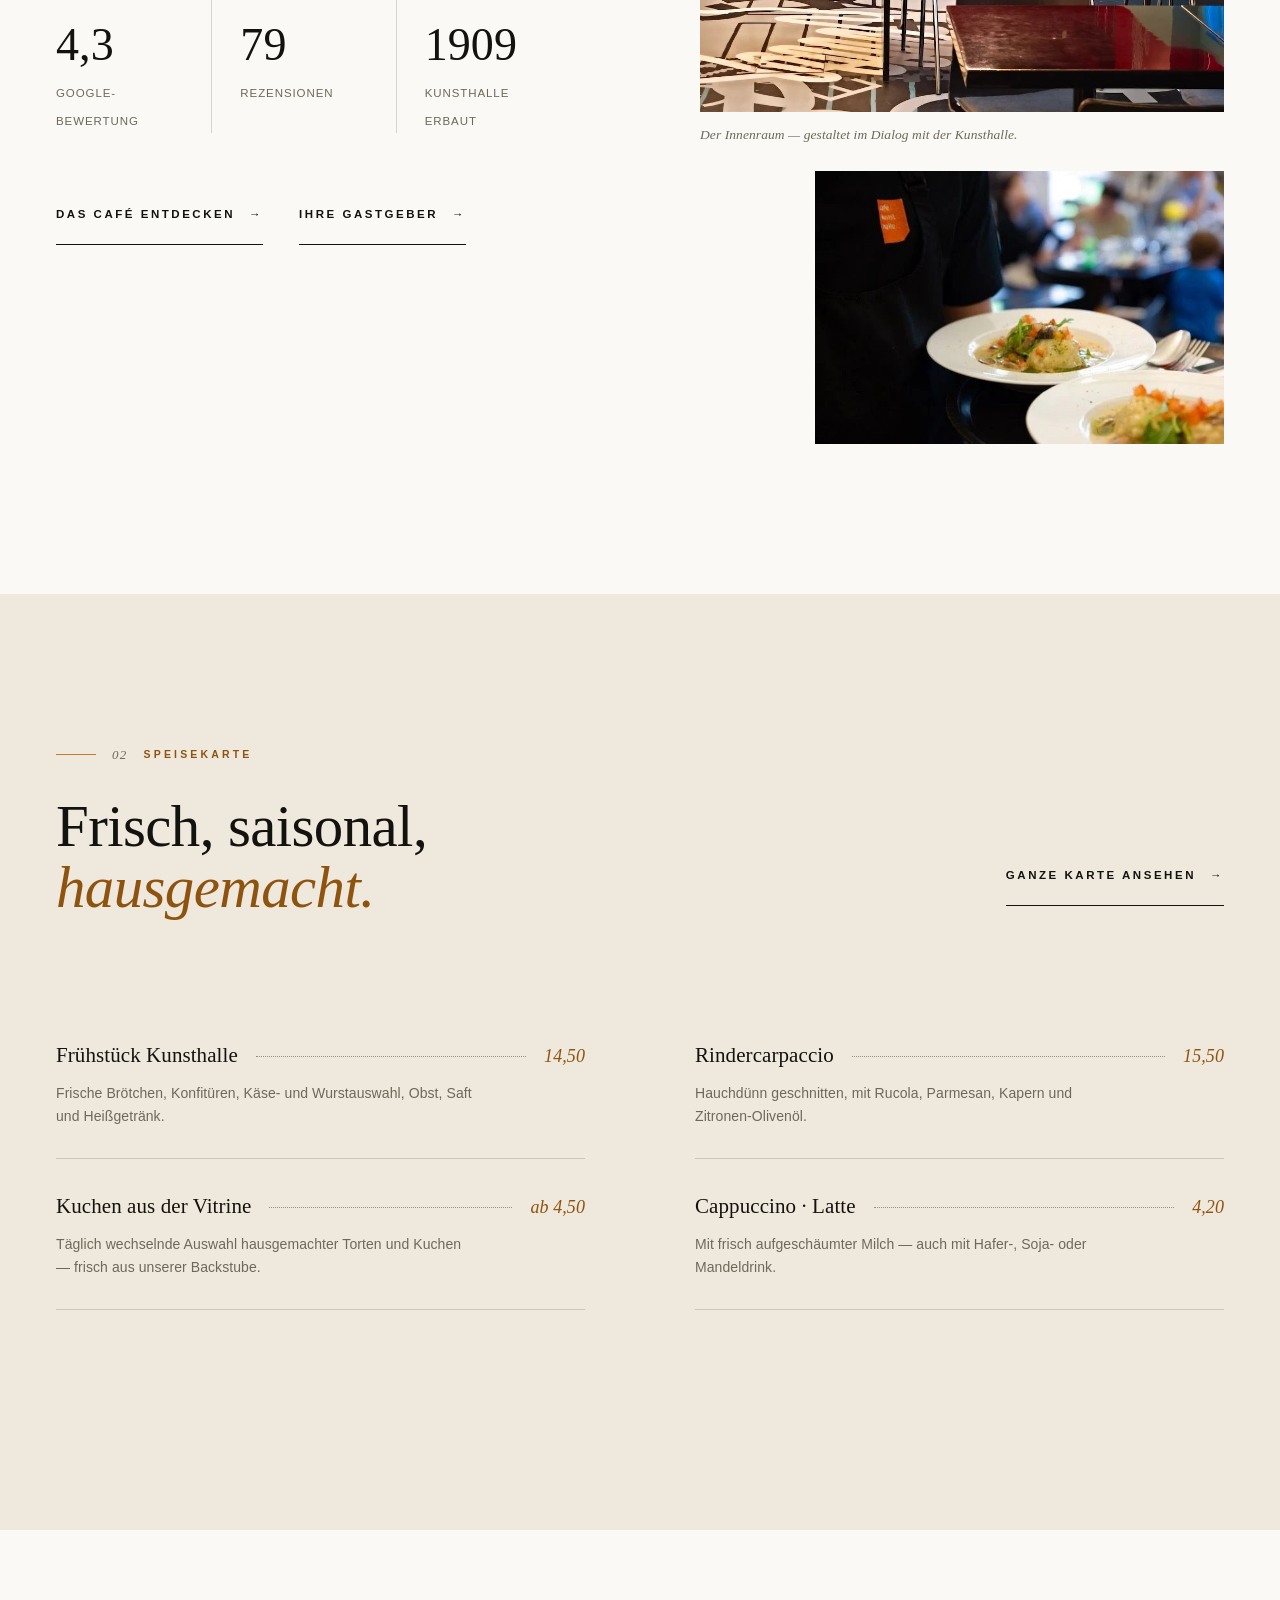
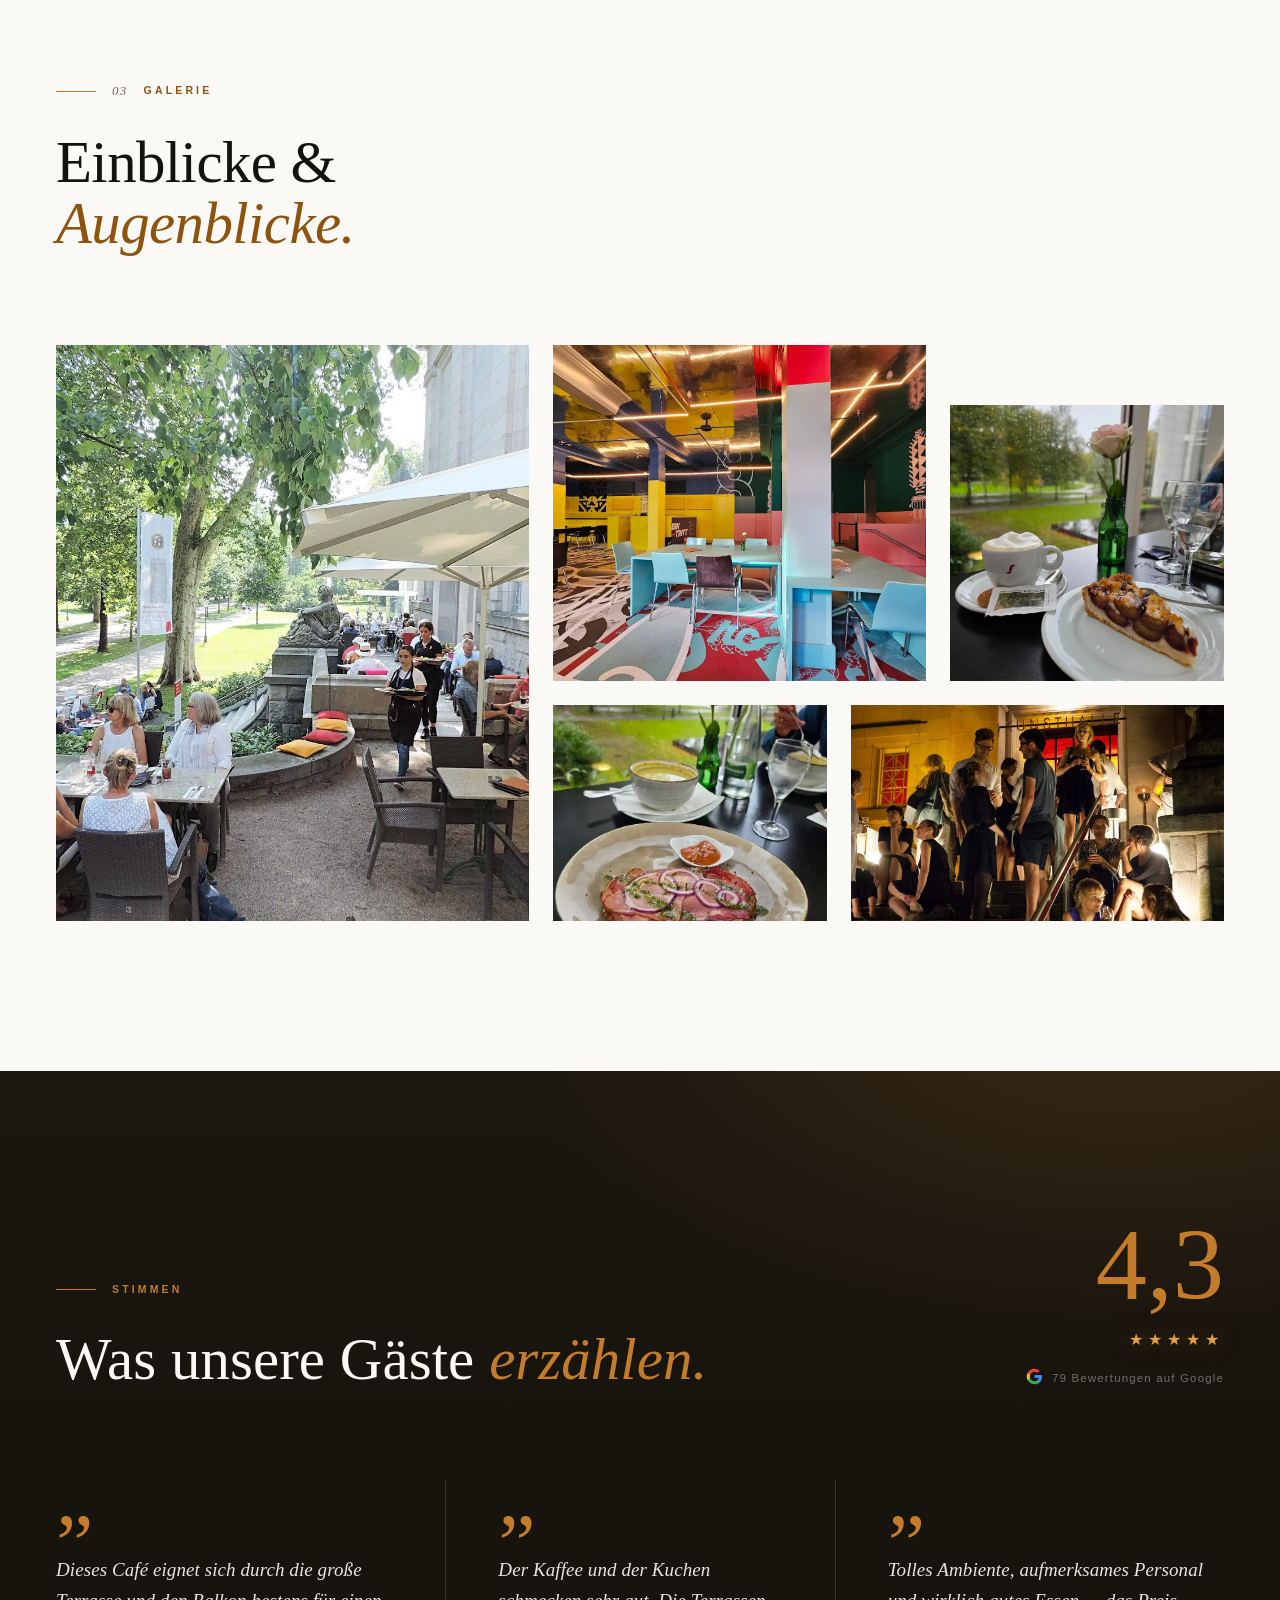
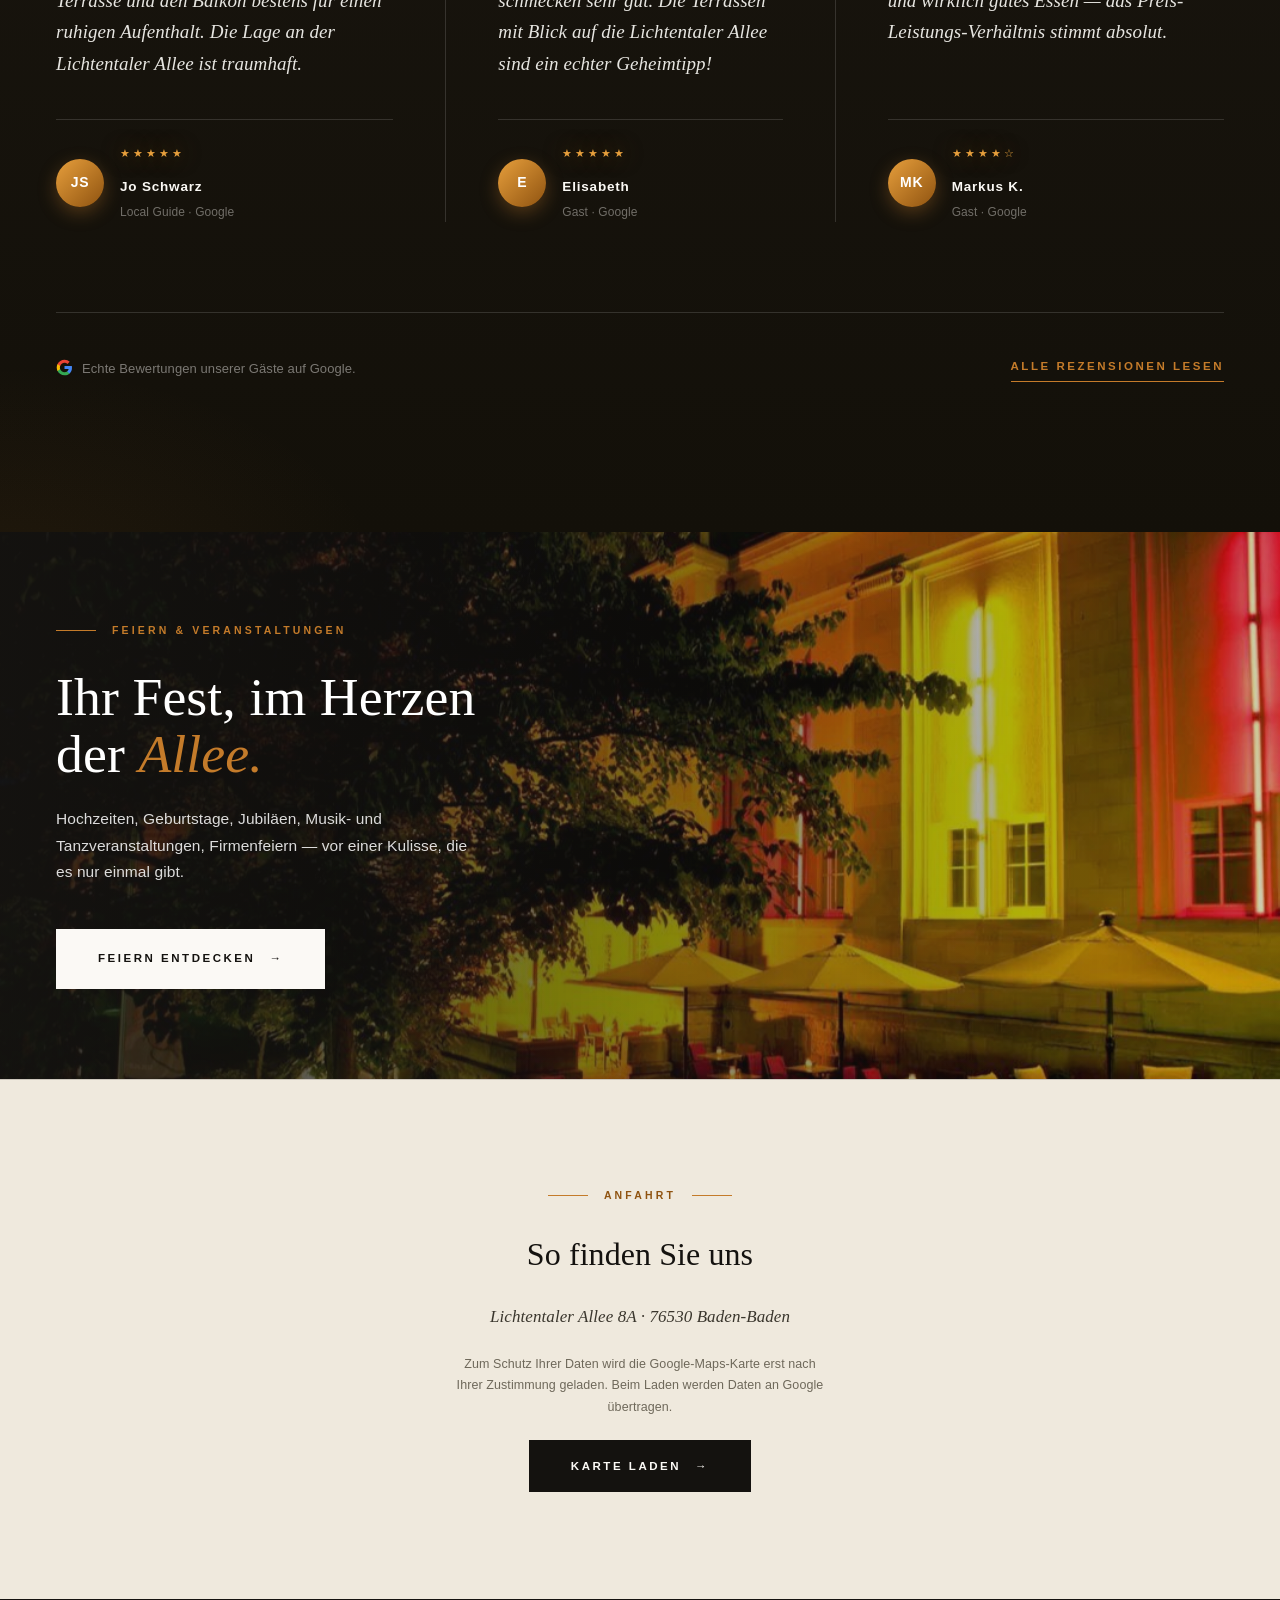
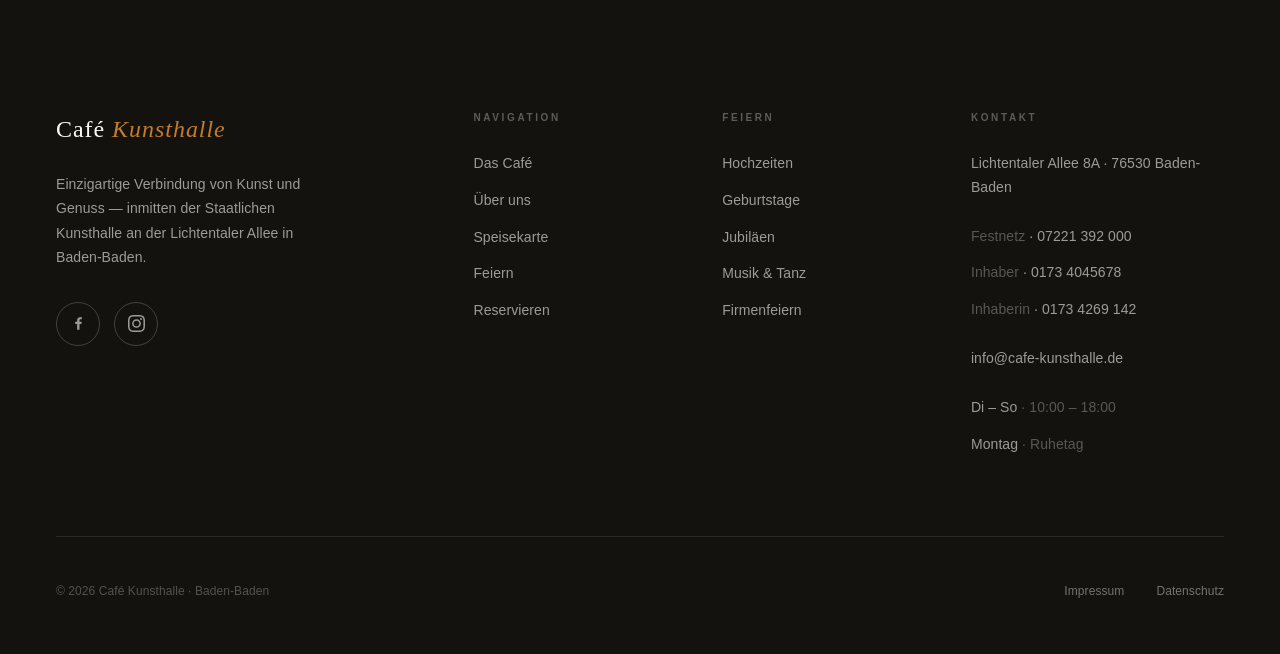
